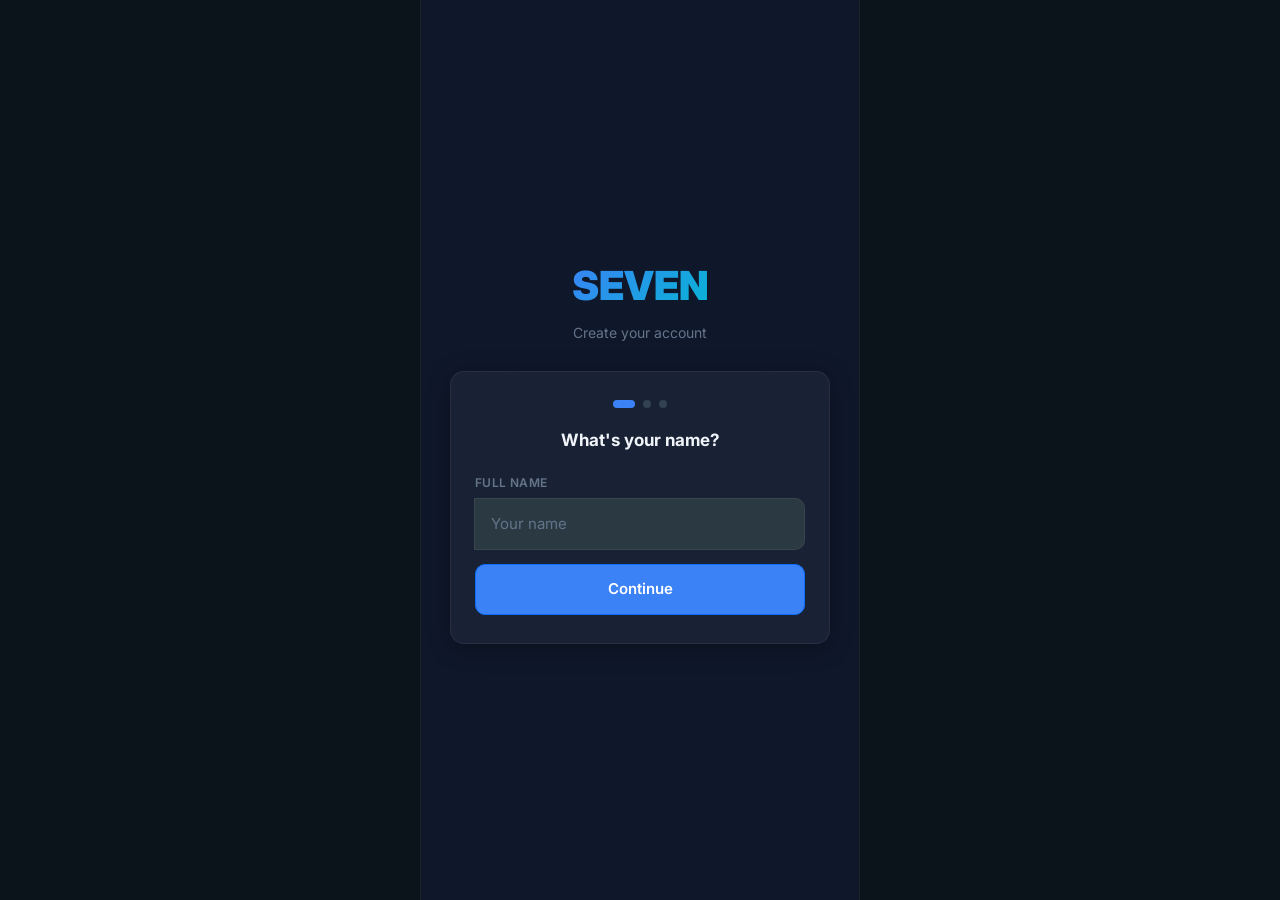
==== chat.html @ 1926031a "Download progress, 3-way search (users/chats/messages), README with deploy instructions - Image view" ====
<!DOCTYPE html>
<html lang="en">
<head>
<meta charset="UTF-8">
<meta name="viewport" content="width=device-width,initial-scale=1.0,maximum-scale=1.0,user-scalable=no">
<meta name="theme-color" content="#0B141A">
<meta name="apple-mobile-web-app-capable" content="yes">
<meta name="apple-mobile-web-app-status-bar-style" content="black-translucent">
<link rel="manifest" href="manifest.json">
<link rel="apple-touch-icon" href="data:image/svg+xml,%3Csvg xmlns='http://www.w3.org/2000/svg' viewBox='0 0 192 192'%3E%3Crect width='192' height='192' rx='36' fill='%2300A884'/%3E%3Ctext x='96' y='130' font-size='130' font-weight='900' text-anchor='middle' fill='%23FFFFFF' font-family='sans-serif'%3ES%3C/text%3E%3C/svg%3E" sizes="192x192">
<title>SEVEN - Chat</title>
<link rel="preconnect" href="https://fonts.googleapis.com">
<link rel="preconnect" href="https://fonts.gstatic.com" crossorigin>
<link href="https://fonts.googleapis.com/css2?family=Inter:wght@300;400;500;600;700;800;900&family=Poppins:wght@400;500;600;700;800&family=Roboto:wght@300;400;500;700&display=swap" rel="stylesheet">
<link rel="stylesheet" href="https://cdnjs.cloudflare.com/ajax/libs/bootstrap/5.3.3/css/bootstrap.min.css">
<link rel="stylesheet" href="https://cdnjs.cloudflare.com/ajax/libs/font-awesome/6.5.2/css/all.min.css">
<link rel="stylesheet" href="https://cdnjs.cloudflare.com/ajax/libs/animate.css/4.1.1/animate.min.css">
<link rel="stylesheet" href="https://fonts.googleapis.com/css2?family=Material+Symbols+Outlined:opsz,wght,FILL,GRAD@20..48,100..700,0..1,-50..200">
<link rel="stylesheet" href="css/style.css">
<link rel="stylesheet" href="css/mobile.css">
<link rel="stylesheet" href="css/dark.css">
<script src="https://www.gstatic.com/firebasejs/8.10.1/firebase-app.js"></script>
<script src="https://www.gstatic.com/firebasejs/8.10.1/firebase-database.js"></script>
<script src="https://www.gstatic.com/firebasejs/8.10.1/firebase-auth.js"></script>
</head>
<body>
<div class="topbar">
  <button class="topbar-btn" onclick="goTo('home.html')"><i class="fa-solid fa-arrow-left"></i></button>
  <img id="chatAvatar" src="" class="topbar-btn" style="border-radius:50%;width:34px;height:34px;object-fit:cover;display:none" alt="">
  <div id="chatAvatarPl" class="avatar avatar-sm avatar-placeholder" style="width:34px;height:34px;font-size:14px;display:none">?</div>
  <div class="topbar-center">
    <div class="topbar-title" id="chatName">Loading...</div>
    <div class="topbar-sub" id="chatStatus">...</div>
  </div>
  <button class="topbar-btn" onclick="showInfo()"><i class="fa-solid fa-ellipsis-vertical"></i></button>
</div>

<div class="reply-bar" id="replyBar">
  <div class="reply-bar-info"><div class="reply-bar-name" id="replyName">Replying</div><div class="reply-bar-text" id="replyText"></div></div>
  <button class="reply-bar-cancel" onclick="cancelReply()"><i class="fa-solid fa-xmark"></i></button>
</div>

<div class="msg-container" id="msgContainer">
  <div id="msgList"></div>
  <div id="typingInd" class="typing-ind" style="display:none"><span></span><span></span><span></span><span style="font-size:11px;color:var(--text3);margin-left:6px">typing...</span></div>
</div>

<div class="chat-input-wrap">
  <div class="chat-input-field">
    <textarea class="chat-input-text" id="chatInput" placeholder="Message..." rows="1" oninput="autoResize(this);setTyping(CId,this.value.length>0)" onkeydown="handleKey(event)"></textarea>
    <div class="chat-input-actions"><button class="chat-action-btn" onclick="document.getElementById('imgInput').click()"><i class="fa-solid fa-camera"></i></button></div>
  </div>
  <button class="chat-send" id="sendBtn" onclick="sendMsg()" disabled><i class="fa-solid fa-paper-plane"></i></button>
</div>
<input type="file" id="imgInput" accept="image/*" style="display:none" onchange="handleImage(event)">

<div class="img-viewer" id="imgViewer">
  <button class="img-viewer-close" onclick="closeViewer()"><i class="fa-solid fa-xmark"></i></button>
  <div id="viewerProgress" class="img-viewer-progress" style="display:none">
    <div class="upload-progress" style="width:200px;margin:0 auto"><div class="upload-progress-bar" style="width:0%"></div></div>
    <div class="viewer-progress-text" style="color:#fff;font-size:14px;margin-top:8px;text-align:center">0%</div>
  </div>
  <img id="viewerImg" src="" alt="" style="display:none">
  <button class="img-viewer-dl" onclick="dlImg()"><i class="fa-solid fa-download"></i> Download</button>
</div>

<div class="modal-overlay" id="infoModal">
  <div class="modal" style="text-align:center">
    <img id="infoImg" src="" class="avatar avatar-xl" style="display:none;margin:0 auto" alt="">
    <div id="infoPl" class="avatar avatar-xl avatar-placeholder" style="margin:0 auto;font-size:32px">?</div>
    <div class="modal-title" id="infoName" style="margin-top:10px">User</div>
    <div style="color:var(--text3);font-size:14px;margin-bottom:16px" id="infoStatus">Offline</div>
    <button class="btn btn-danger btn-full" onclick="delChat()">Delete Chat</button>
    <button class="btn btn-ghost btn-full" onclick="closeModal('infoModal')" style="margin-top:8px">Close</button>
  </div>
</div>

<!-- FORWARD MODAL -->
<div class="modal-overlay" id="fwdModal">
  <div class="modal"><div class="modal-title">Forward to</div>
    <div class="search-field" style="margin-bottom:10px"><i class="fa-solid fa-magnifying-glass" style="font-size:14px;color:var(--text3)"></i><input type="text" id="fwdSearch" placeholder="Search chats..." oninput="searchFwd(this.value)"></div>
    <div id="fwdResults" style="max-height:300px;overflow-y:auto"></div>
    <button class="btn btn-ghost btn-full" onclick="closeModal('fwdModal')" style="margin-top:8px">Cancel</button>
  </div>
</div>

<script src="js/firebase.js"></script>
<script src="js/app.js"></script>
<script src="js/auth.js"></script>
<script src="js/chat.js"></script>
<script>
function escapeHtml(t){const d=document.createElement('div');d.textContent=t;return d.innerHTML}
let CId=null,PId=null,PD=null,reply=null,editing=null;

document.addEventListener('DOMContentLoaded',()=>{
  if(!isLoggedIn()){goTo('login.html');return}
  initPresence();
  const p=new URLSearchParams(window.location.search);
  CId=p.get('id');PId=p.get('partner');
  if(!CId||!PId){toast('Invalid chat','error');goTo('home.html');return}
  // Animations
  if(localStorage.getItem('anim')==='off')document.body.classList.add('no-anim');
  loadPartner();
  msgUnsub=listenMessages(CId,ms=>{renderMsgs(ms);markSeen(CId)});
  listenTyping(CId,()=>{const i=document.getElementById('typingInd');i.style.display='flex';setTimeout(()=>i.style.display='none',3000)});
});

async function loadPartner(){
  const u=await getUserById(PId);
  if(!u){document.getElementById('chatName').textContent='Unknown';return}
  PD=u;document.getElementById('chatName').textContent=u.name;
  const img=document.getElementById('chatAvatar'),pl=document.getElementById('chatAvatarPl');
  if(u.profileImage){img.src=u.profileImage;img.style.display='block';pl.style.display='none'}else{img.style.display='none';pl.style.display='flex';pl.textContent=u.name[0]}
  REFS.presence.child(PId).on('value',s=>{const st=document.getElementById('chatStatus');const d=s.val();if(d&&d.online){st.textContent='Online';st.className='topbar-sub online'}else{st.textContent='Offline';st.className='topbar-sub'}});
}

function renderMsgs(msgs){
  const c=document.getElementById('msgList');const my=uid();c.innerHTML='';
  let lastDate='';
  msgs.forEach(m=>{
    // Date separator
    const d=new Date(m.timestamp).toDateString();
    if(d!==lastDate){lastDate=d;const sep=document.createElement('div');sep.className='date-sep';sep.innerHTML='<span>'+new Date(m.timestamp).toLocaleDateString([],{day:'numeric',month:'short',year:'numeric'})+'</span>';c.appendChild(sep)}
    const mine=m.senderId===my;
    const wrap=document.createElement('div');
    wrap.className='msg-wrap '+(mine?'sent':'rcvd');
    wrap.dataset.id=m.id;

    // Swipe reply indicator
    const swi=document.createElement('div');swi.className='swipe-indicator';swi.innerHTML='<i class="fa-solid fa-reply"></i>';wrap.appendChild(swi);

    const msg=document.createElement('div');
    msg.className='msg '+(mine?'sent':'rcvd');
    if(m.pinned)msg.innerHTML+='<div class="msg-pin"><i class="fa-solid fa-thumbtack"></i></div>';

    let html='';
    // Reply quote
    if(m.replyTo)html+=`<div style="font-size:11px;color:${mine?'rgba(255,255,255,.5)':'var(--primary)'};margin-bottom:3px;border-left:2px solid ${mine?'rgba(255,255,255,.3)':'var(--primary)'};padding-left:7px">${escapeHtml(m.replyTo.text||'')}</div>`;
    // Image
    if(m.type==='image'&&m.imageUrl&&!m.deleted)html+=`<img src="${m.imageUrl}" class="msg-img" alt="Image">`;
    // Deleted
    if(m.deleted){html+=`<div class="msg-deleted">${m.deleted==='everyone'?'This message was deleted':'You deleted this message'}</div>`}
    // Text
    else if(m.text){
      if(m.starred)html+=`<span class="msg-star"><i class="fa-solid fa-star" style="color:var(--warning);font-size:11px"></i></span>`;
      html+=`<div class="msg-text">${escapeHtml(m.text)}</div>`;
    }
    // Edited label
    if(m.edited&&!m.deleted)html+=`<span class="msg-edited">edited</span>`;
    // Meta: time + status
    html+=`<div class="msg-meta">${formatTime(m.timestamp)}${mine?`<span class="msg-status ${m.seen?'seen':m.delivered?'delivered':''}">${m.seen?'<i class="fa-solid fa-check-double"></i>':m.delivered?'<i class="fa-solid fa-check-double"></i>':'<i class="fa-solid fa-check"></i>'}</span>`:''}</div>`;
    msg.innerHTML=html;
    // Attach image click
    const imgEl=msg.querySelector('.msg-img');
    if(imgEl)imgEl.onclick=(e)=>{e.stopPropagation();openViewer(imgEl.src)};
    wrap.appendChild(msg);

    // Swipe to reply (touch)
    let sx=0,swiping=false;
    wrap.addEventListener('touchstart',e=>{sx=e.touches[0].clientX});
    wrap.addEventListener('touchmove',e=>{
      const dx=e.touches[0].clientX-sx;
      if(dx>30&&dx<120&&!swiping){swiping=true;wrap.classList.add('swiping');navigator.vibrate&&navigator.vibrate(10)}
      if(dx<30)swiping=false;
    });
    wrap.addEventListener('touchend',e=>{
      if(wrap.classList.contains('swiping')){wrap.classList.remove('swiping');replyTo(m.text,m.id);}
      swiping=false;
    });

    // Long press
    let lt;wrap.addEventListener('mousedown',()=>{lt=setTimeout(()=>showMenu(m),400)});wrap.addEventListener('mouseup',()=>clearTimeout(lt));wrap.addEventListener('mouseleave',()=>clearTimeout(lt));wrap.addEventListener('touchstart',()=>{lt=setTimeout(()=>showMenu(m),400)});wrap.addEventListener('touchend',()=>clearTimeout(lt));

    c.appendChild(wrap);
  });
  document.getElementById('msgContainer').scrollTop=document.getElementById('msgContainer').scrollHeight;
}

let _ctxMsg=null;
function showMenu(m){
  _ctxMsg=m;
  const my=uid();const mine=m.senderId===my;
  const ov=document.createElement('div');ov.style.cssText='position:fixed;top:0;left:0;right:0;bottom:0;z-index:199;background:rgba(0,0,0,.3)';ov.onclick=()=>{menu.remove();ov.remove()};
  const menu=document.createElement('div');menu.style.cssText='position:fixed;bottom:0;left:0;right:0;background:var(--bg2);border-radius:14px 14px 0 0;z-index:200;padding:14px;box-shadow:0 -4px 24px rgba(0,0,0,.4);animation:fadeIn .2s ease;border-top:1px solid var(--glass-border)';
  const t=_ctxMsg.text||'';
  let btns='';
  btns+=`<button class="btn btn-ghost btn-full" style="justify-content:flex-start;padding:12px 16px" onclick="closeMenu();ctxReply()"><i class="fa-solid fa-reply"></i> Reply</button>`;
  btns+=`<button class="btn btn-ghost btn-full" style="justify-content:flex-start;padding:12px 16px" onclick="closeMenu();ctxCopy()"><i class="fa-regular fa-copy"></i> Copy</button>`;
  if(!_ctxMsg.deleted){
    btns+=`<button class="btn btn-ghost btn-full" style="justify-content:flex-start;padding:12px 16px" onclick="closeMenu();ctxForward()"><i class="fa-solid fa-forward"></i> Forward</button>`;
    if(mine){
      btns+=`<button class="btn btn-ghost btn-full" style="justify-content:flex-start;padding:12px 16px" onclick="closeMenu();ctxEdit()"><i class="fa-solid fa-pen"></i> Edit</button>`;
      btns+=`<button class="btn btn-ghost btn-full" style="justify-content:flex-start;padding:12px 16px" onclick="closeMenu();ctxPin()"><i class="fa-solid fa-thumbtack"></i> ${_ctxMsg.pinned?'Unpin':'Pin'}</button>`;
    }
    btns+=`<button class="btn btn-ghost btn-full" style="justify-content:flex-start;padding:12px 16px" onclick="closeMenu();ctxStar()"><i class="fa-regular fa-star"></i> ${_ctxMsg.starred?'Unstar':'Star'}</button>`;
  }
  if(mine){
    if(!_ctxMsg.deleted)btns+=`<button class="btn btn-ghost btn-full" style="justify-content:flex-start;padding:12px 16px;color:var(--danger)" onclick="closeMenu();ctxDelMe()"><i class="fa-solid fa-trash-can"></i> Delete for me</button>`;
    btns+=`<button class="btn btn-ghost btn-full" style="justify-content:flex-start;padding:12px 16px;color:var(--danger)" onclick="closeMenu();ctxDelAll()"><i class="fa-solid fa-trash-can"></i> Delete for everyone</button>`;
  }
  menu.innerHTML=btns;document.body.appendChild(ov);document.body.appendChild(menu);
  window.closeMenu=()=>{menu.remove();ov.remove()};
}
function ctxReply(){replyTo(_ctxMsg.text,_ctxMsg.id)}
function ctxCopy(){navigator.clipboard.writeText(_ctxMsg.text||'').then(()=>toast('Copied','success')).catch(()=>{})}
function ctxForward(){
  if(_ctxMsg.type==='image'&&_ctxMsg.imageUrl)window._fwd={text:'',imgUrl:_ctxMsg.imageUrl,type:'image'};
  else window._fwd={text:_ctxMsg.text||'',imgUrl:'',type:'text'};
  document.getElementById('fwdModal').classList.add('active');document.getElementById('fwdResults').innerHTML='';
  getMyChats(chats=>showFwdResults(chats));
}
function ctxEdit(){editMsg(_ctxMsg.id,_ctxMsg.text)}
async function ctxPin(){const v=!_ctxMsg.pinned;await REFS.messages.child(CId).child(_ctxMsg.id).child('pinned').set(v);_ctxMsg.pinned=v;toast(v?'Pinned':'Unpinned','success')}
async function ctxStar(){const v=!_ctxMsg.starred;await REFS.messages.child(CId).child(_ctxMsg.id).child('starred').set(v);_ctxMsg.starred=v;toast(v?'Starred':'Unstarred','success')}
async function ctxDelMe(){if(!confirm('Delete for you?'))return;await REFS.messages.child(CId).child(_ctxMsg.id).child('deleted').set('me')}
async function ctxDelAll(){if(!confirm('Delete for everyone?'))return;await REFS.messages.child(CId).child(_ctxMsg.id).update({deleted:'everyone',text:'',imageUrl:null})}
function replyTo(text,id){reply={text,id};document.getElementById('replyBar').classList.add('show');document.getElementById('replyName').textContent='Replying';document.getElementById('replyText').innerHTML=text||'<i class="fa-solid fa-camera"></i> Image';document.getElementById('chatInput').focus()}
function cancelReply(){reply=null;editing=null;document.getElementById('replyBar').classList.remove('show');document.getElementById('replyName').textContent='Replying'}
function editMsg(id,t){
  editing={id,text:t};
  document.getElementById('replyBar').classList.add('show');
  document.getElementById('replyName').textContent='Editing';
  document.getElementById('replyText').textContent=t;
  document.getElementById('chatInput').value=t;document.getElementById('chatInput').focus();autoResize(document.getElementById('chatInput'));
  document.getElementById('sendBtn').disabled=false;
}
function showFwdResults(chats){
  const c=document.getElementById('fwdResults');c.innerHTML='';
  chats.forEach(ch=>{
    const d=document.createElement('div');d.className='forward-user';
    d.innerHTML=`${ch.img?`<img class="avatar avatar-sm" src="${ch.img}">`:`<div class="avatar avatar-sm avatar-placeholder" style="font-size:13px">${ch.name[0]}</div>`}<div style="font-weight:500">${escapeHtml(ch.name)}</div>`;
    d.onclick=async()=>{
      closeModal('fwdModal');
      const fwd=window._fwd;
      if(fwd.type==='image'&&fwd.imgUrl)await sendMessage(ch.id,'','image',fwd.imgUrl);
      else if(fwd.text)await sendMessage(ch.id,'↪ Forwarded: '+fwd.text,'text');
      toast('Forwarded','success');
    };
    c.appendChild(d);
  });
}
function searchFwd(q){
  document.querySelectorAll('.forward-user').forEach(el=>{
    el.style.display=el.textContent.toLowerCase().includes(q.toLowerCase())?'flex':'none';
  });
}

async function sendMsg(){
  const i=document.getElementById('chatInput');const t=i.value.trim();if(!t)return;
  if(editing){
    await REFS.messages.child(CId).child(editing.id).update({text:t,edited:true});
    editing=null;cancelReply();
  }else{
    await sendMessage(CId,t,'text','',reply);
    reply=null;cancelReply();
  }
  i.value='';autoResize(i);setTyping(CId,false);document.getElementById('sendBtn').disabled=true;
}
function handleKey(e){if(e.key==='Enter'&&!e.shiftKey){e.preventDefault();sendMsg()};document.getElementById('sendBtn').disabled=!e.target.value.trim()}
function autoResize(el){el.style.height='auto';el.style.height=Math.min(el.scrollHeight,110)+'px'}

async function handleImage(ev){
  const f=ev.target.files[0];if(!f||f.size>5*1024*1024){toast('Image too large','error');return}
  const wrap=document.querySelector('.chat-input-wrap');
  const prog=document.createElement('div');prog.className='upload-progress';prog.style.cssText='margin:4px 10px 2px';
  const bar=document.createElement('div');bar.className='upload-progress-bar';bar.style.width='0%';
  prog.appendChild(bar);wrap.parentNode.insertBefore(prog,wrap.nextSibling);
  const url=await uploadChatImage(CId,f,(loaded,total)=>{
    const pct=Math.min(100,Math.round(loaded/total*100));
    bar.style.width=pct+'%';
  });
  if(url){bar.classList.add('done');setTimeout(()=>prog.remove(),600);await sendMessage(CId,'','image',url,reply);reply=null;cancelReply()}
  else{prog.remove();toast('Upload failed','error')}
  ev.target.value='';
}
function openViewer(url){
  const img=document.getElementById('viewerImg');
  document.getElementById('imgViewer').classList.add('active');
  img.style.display='none';img.style.transform='scale(1)';img.style.transition='none';
  const pg=document.getElementById('viewerProgress');
  const bar=pg.querySelector('.upload-progress-bar');
  pg.style.display='flex';bar.style.width='0%';pg.querySelector('.viewer-progress-text').textContent='0%';
  const xhr=new XMLHttpRequest();
  xhr.open('GET',url);
  xhr.responseType='blob';
  xhr.onprogress=e=>{if(e.lengthComputable){const p=Math.min(100,Math.round(e.loaded/e.total*100));bar.style.width=p+'%';pg.querySelector('.viewer-progress-text').textContent=p+'%'}};
  xhr.onload=()=>{if(xhr.status===200){img.src=URL.createObjectURL(xhr.response);img.style.display='block';pg.style.display='none';window._viewerBlob=xhr.response}};
  xhr.onerror=()=>{pg.style.display='none';img.style.display='block';img.src=url};
  xhr.send();
}
function closeViewer(){
  document.getElementById('imgViewer').classList.remove('active');
  if(window._viewerBlob){URL.revokeObjectURL(document.getElementById('viewerImg').src);window._viewerBlob=null}
}
function dlImg(){
  const img=document.getElementById('viewerImg');
  const a=document.createElement('a');
  a.href=window._viewerBlob?URL.createObjectURL(window._viewerBlob):img.src;
  a.download='seven_image_'+Date.now();
  a.click();
}

// Pinch zoom + swipe to close on image viewer
document.getElementById('imgViewer').addEventListener('touchstart',function(e){
  if(e.touches.length===2){
    this._pinchDist=Math.hypot(e.touches[0].clientX-e.touches[1].clientX,e.touches[0].clientY-e.touches[1].clientY);
    this._pinchScale=1;
  }
  if(e.touches.length===1){
    this._swipeStart={x:e.touches[0].clientX,y:e.touches[0].clientY};
  }
});
document.getElementById('imgViewer').addEventListener('touchmove',function(e){
  const img=document.getElementById('viewerImg');
  if(e.touches.length===2){
    const dist=Math.hypot(e.touches[0].clientX-e.touches[1].clientX,e.touches[0].clientY-e.touches[1].clientY);
    const scale=dist/this._pinchDist;
    this._pinchScale=Math.max(0.5,Math.min(3,scale));
    img.style.transition='none';
    img.style.transform='scale('+this._pinchScale+')';
  }
  if(e.touches.length===1&&this._swipeStart){
    const dy=e.touches[0].clientY-this._swipeStart.y;
    if(dy>80){closeViewer();this._swipeStart=null}
  }
});
document.getElementById('imgViewer').addEventListener('touchend',function(e){
  this._swipeStart=null;
  if(this._pinchScale<1){closeViewer()}
});

function showInfo(){
  document.getElementById('infoModal').classList.add('active');
  const img=document.getElementById('infoImg'),pl=document.getElementById('infoPl');
  if(PD){document.getElementById('infoName').textContent=PD.name;
    if(PD.profileImage){img.src=PD.profileImage;img.style.display='block';pl.style.display='none'}else{img.style.display='none';pl.style.display='flex';pl.textContent=PD.name[0]}
    document.getElementById('infoStatus').textContent=PD.onlineStatus?'Online':'Offline';
  }
}
function closeModal(id){document.getElementById(id).classList.remove('active')}
function delChat(){if(!confirm('Delete this conversation?'))return;closeModal('infoModal');REFS.messages.child(CId).remove().then(()=>{REFS.chats.child(CId).update({lastMessage:'',lastTime:0});goTo('home.html')})}
</script>
</body>
</html>
---- css/style.css ----
*{margin:0;padding:0;box-sizing:border-box;-webkit-tap-highlight-color:transparent}
.icon{font-size:20px;width:36px;height:36px;display:inline-flex;align-items:center;justify-content:center;flex-shrink:0}
.icon-sm{font-size:14px;width:24px;height:24px}
.icon-lg{font-size:28px;width:48px;height:48px}
.icon-xl{font-size:40px;width:64px;height:64px}
:root{--bg:#0F172A;--bg2:#1E293B;--bg3:#334155;--bg4:#0B1121;--primary:#3B82F6;--primary-hover:#2563EB;--accent:#06B6D4;--success:#10B981;--danger:#EF4444;--warning:#F59E0B;--text:#F1F5F9;--text2:#94A3B8;--text3:#64748B;--msg-sent:#005C4B;--msg-rcvd:#1F2C33;--glass:rgba(30,41,59,0.7);--glass-border:rgba(255,255,255,0.06);--radius:14px;--radius-sm:10px;--radius-xs:6px;--shadow:0 4px 24px rgba(0,0,0,0.3);--transition:0.25s ease;--font:'Inter','Poppins','Roboto','Segoe UI',system-ui,-apple-system,sans-serif;--wa-green:#00A884;--wa-bg:#0B141A;--wa-input:#2A3942;--wa-msg-sent:#005C4B;--wa-msg-rcvd:#1F2C33}
html,body{height:100%;font-family:var(--font);background:var(--wa-bg);color:var(--text);overflow:hidden;-webkit-font-smoothing:antialiased}
a{color:var(--primary);text-decoration:none}
button{cursor:pointer;border:none;outline:none;font-family:inherit;font-size:inherit;background:none;color:inherit}
input,textarea{font-family:inherit;font-size:inherit;outline:none;border:none;background:none;color:var(--text)}
input::placeholder,textarea::placeholder{color:var(--text3)}
img{max-width:100%;display:block}
::-webkit-scrollbar{width:3px}
::-webkit-scrollbar-track{background:transparent}
::-webkit-scrollbar-thumb{background:var(--bg3);border-radius:2px}

.glass{background:var(--glass);backdrop-filter:blur(16px);-webkit-backdrop-filter:blur(16px);border:1px solid var(--glass-border);border-radius:var(--radius)}
.btn{display:inline-flex;align-items:center;justify-content:center;gap:8px;padding:13px 24px;border-radius:var(--radius-sm);font-weight:600;font-size:15px;transition:all var(--transition)}
.btn:active{transform:scale(.97)}.btn-primary{background:var(--primary);color:#fff}.btn-success{background:var(--success);color:#fff}.btn-danger{background:var(--danger);color:#fff}.btn-ghost{background:transparent;color:var(--text2);border:1px solid var(--glass-border)}.btn-ghost:active{background:var(--bg3)}.btn-full{width:100%}.btn-sm{padding:9px 16px;font-size:13px}.btn-lg{padding:15px 32px;font-size:17px}.btn:disabled{opacity:.5;cursor:default}
.input-group{display:flex;flex-direction:column;gap:6px;margin-bottom:14px}
.input-label{font-size:12px;font-weight:600;color:var(--text3);text-transform:uppercase;letter-spacing:.4px}
.input-field{background:var(--wa-input);border:1px solid var(--glass-border);border-radius:var(--radius-sm);padding:14px 16px;color:var(--text);font-size:15px;transition:all var(--transition)}
.input-field:focus{border-color:var(--primary);box-shadow:0 0 0 3px rgba(59,130,246,.12)}

.avatar{width:46px;height:46px;border-radius:50%;object-fit:cover;background:var(--bg3);flex-shrink:0}
.avatar-sm{width:34px;height:34px}.avatar-lg{width:60px;height:60px}.avatar-xl{width:90px;height:90px}.avatar-xxl{width:110px;height:110px}
.avatar-placeholder{display:flex;align-items:center;justify-content:center;background:linear-gradient(135deg,var(--primary),var(--accent));color:#fff;font-weight:700;font-size:20px}
.badge{display:inline-flex;align-items:center;justify-content:center;min-width:20px;height:20px;padding:0 6px;border-radius:10px;background:var(--primary);color:#fff;font-size:11px;font-weight:700}
.badge-danger{background:var(--danger)}
.spinner{width:24px;height:24px;border:3px solid var(--bg3);border-top-color:var(--primary);border-radius:50%;animation:spin .7s linear infinite}
.spinner-sm{width:16px;height:16px;border-width:2px}
@keyframes spin{to{transform:rotate(360deg)}}
.skeleton{background:linear-gradient(90deg,var(--bg2) 25%,var(--bg3) 50%,var(--bg2) 75%);background-size:200% 100%;animation:shimmer 1.5s infinite;border-radius:var(--radius-xs)}
@keyframes shimmer{0%{background-position:200% 0}100%{background-position:-200% 0}}

.toast{position:fixed;bottom:80px;left:50%;transform:translateX(-50%) translateY(20px);padding:11px 20px;border-radius:var(--radius-sm);background:var(--bg2);border:1px solid var(--glass-border);color:var(--text);font-size:14px;font-weight:500;z-index:9999;opacity:0;transition:all var(--transition);pointer-events:none;backdrop-filter:blur(10px);white-space:nowrap}
.toast.show{opacity:1;transform:translateX(-50%) translateY(0)}
.toast.error{background:var(--danger);color:#fff}.toast.success{background:var(--success);color:#fff}

.modal-overlay{position:fixed;top:0;left:0;right:0;bottom:0;background:rgba(0,0,0,.55);backdrop-filter:blur(6px);z-index:1000;display:flex;align-items:flex-end;justify-content:center;padding:0;opacity:0;pointer-events:none;transition:opacity var(--transition)}
.modal-overlay.active{opacity:1;pointer-events:all}
.modal{background:var(--bg2);border-radius:var(--radius) var(--radius) 0 0;padding:24px 20px;width:100%;max-width:500px;border-top:1px solid var(--glass-border);transform:translateY(100%);transition:all .3s ease;max-height:85vh;overflow-y:auto}
.modal-overlay.active .modal{transform:translateY(0)}
.modal-title{font-size:19px;font-weight:700;margin-bottom:16px;text-align:center}

.page{display:none;height:100%;flex-direction:column}
.page.active{display:flex}
@keyframes fadeIn{from{opacity:0;transform:translateY(8px)}to{opacity:1;transform:translateY(0)}}
.no-anim *,:root.no-anim *{animation-duration:0s!important;transition-duration:0s!important}
.no-anim .animate__animated{animation-duration:0s!important}

.topbar{display:flex;align-items:center;padding:10px 14px;background:var(--wa-bg);border-bottom:1px solid var(--glass-border);gap:10px;min-height:54px;z-index:10;flex-shrink:0}
.topbar-brand{font-size:21px;font-weight:800;background:linear-gradient(135deg,var(--primary),var(--accent));-webkit-background-clip:text;-webkit-text-fill-color:transparent;background-clip:text}
.topbar-center{flex:1;text-align:center}
.topbar-title{font-size:16px;font-weight:600}
.topbar-sub{font-size:11px;color:var(--text3);margin-top:1px}
.topbar-sub.online{color:var(--success)}
.topbar-btn{width:36px;height:36px;border-radius:50%;display:flex;align-items:center;justify-content:center;font-size:18px;transition:background var(--transition);flex-shrink:0;color:var(--text2)}
.topbar-btn:active{background:var(--bg3)}

.chat-list{flex:1;overflow-y:auto;padding:2px 6px}
.chat-item{display:flex;align-items:center;gap:11px;padding:10px 10px;cursor:pointer;transition:background var(--transition);position:relative}
.chat-item:active{background:var(--bg2)}
.chat-item.pinned{border-left:3px solid var(--primary)}
.chat-item-info{flex:1;min-width:0}
.chat-item-name{font-size:15px;font-weight:500}
.chat-item-preview{font-size:13px;color:var(--text2);white-space:nowrap;overflow:hidden;text-overflow:ellipsis;margin-top:2px}
.chat-item-right{display:flex;flex-direction:column;align-items:flex-end;gap:4px;flex-shrink:0}
.chat-item-time{font-size:11px;color:var(--text3)}
.chat-item .online-dot{width:10px;height:10px;border-radius:50%;background:var(--success);position:absolute;bottom:8px;left:12px;border:2px solid var(--wa-bg)}
.chat-item-unread{min-width:18px;height:18px;border-radius:9px;background:var(--primary);color:#fff;font-size:10px;font-weight:700;display:flex;align-items:center;justify-content:center;padding:0 5px}
.chat-item .avatar-wrap{position:relative;flex-shrink:0}
.chat-pin-icon{position:absolute;top:-2px;left:-2px;font-size:10px;color:var(--primary);z-index:2}
.unread-badge-sm{position:absolute;top:-2px;right:-2px;min-width:16px;height:16px;border-radius:8px;background:#EF4444;color:#fff;font-size:9px;font-weight:700;display:flex;align-items:center;justify-content:center;padding:0 3px}
.archive-toggle{display:flex;align-items:center;gap:8px;padding:10px 14px;cursor:pointer;transition:background var(--transition);font-size:14px;color:var(--text2);margin:2px 6px;border-radius:var(--radius-sm)}
.archive-toggle:active{background:var(--bg2)}
.archive-toggle span{font-weight:600;color:var(--text)}
/* Archived section */
.chat-archived{background:var(--bg2);border-radius:var(--radius-xs);margin:4px 6px;padding:10px 14px;display:flex;align-items:center;gap:10px;cursor:pointer}
.chat-archived:active{background:var(--bg3)}

/* ===== WHATSAPP STYLE MESSAGES ===== */
.msg-container{flex:1;overflow-y:auto;padding:8px 6px;display:flex;flex-direction:column;gap:2px;background:var(--wa-bg);background-image:url('data:image/svg+xml,<svg xmlns="http://www.w3.org/2000/svg" width="40" height="40" viewBox="0 0 40 40"><circle cx="2" cy="2" r="1" fill="%23ffffff" opacity="0.02"/></svg>')}
.msg-wrap{display:flex;flex-direction:column;max-width:85%;position:relative;animation:msgSlide .2s ease}
.msg-wrap.end{max-width:85%}
.msg-wrap.sent{align-self:flex-end;align-items:flex-end}
.msg-wrap.rcvd{align-self:flex-start;align-items:flex-start}
@keyframes msgSlide{from{opacity:0;transform:translateY(8px)}to{opacity:1;transform:translateY(0)}}
.msg{position:relative;padding:7px 9px 6px;font-size:14px;line-height:1.4;word-wrap:break-word}
.msg.sent{background:var(--wa-msg-sent);color:#fff;border-radius:8px 0 8px 8px;border-top-right-radius:0}
.msg.rcvd{background:var(--wa-msg-rcvd);color:var(--text);border-radius:0 8px 8px 8px;border-top-left-radius:0}
.msg-tail{position:absolute;top:0;width:8px;height:8px}
.msg.sent .msg-tail{right:-8px;border-left:8px solid var(--wa-msg-sent);border-bottom:8px solid transparent}
.msg.rcvd .msg-tail{left:-8px;border-right:8px solid var(--wa-msg-rcvd);border-bottom:8px solid transparent}
.msg-text{display:inline;white-space:pre-wrap;word-break:break-word}
.msg-img{border-radius:6px;max-width:240px;cursor:pointer;margin:1px 0 3px;display:block}
.msg-meta{display:inline-flex;align-items:center;gap:3px;font-size:10px;color:rgba(255,255,255,.6);line-height:1;vertical-align:bottom;white-space:nowrap;margin-left:4px}
.msg.rcvd .msg-meta{color:var(--text3)}
.msg-status{font-size:10px;margin-right:2px;vertical-align:bottom}
.msg-status.delivered{color:var(--text3)}
.msg-status.seen{color:#53BDEB}
.msg-edited{font-size:10px;color:rgba(255,255,255,.45);margin-right:2px;font-style:italic}
.msg.rcvd .msg-edited{color:var(--text3)}
.msg-pin{position:absolute;top:-4px;right:-4px;font-size:10px;background:var(--primary);border-radius:50%;width:16px;height:16px;display:flex;align-items:center;justify-content:center;color:#fff;border:1px solid var(--wa-bg)}
.msg-star{color:var(--warning);font-size:11px;margin-right:2px}
.msg-deleted{font-style:italic;opacity:.5}
.msg-highlight{animation:highlight .5s ease}
@keyframes highlight{0%,100%{background:transparent}50%{background:rgba(59,130,246,.15)}}

/* ===== SWIPE REPLY ===== */
.msg-wrap{transition:transform .2s ease}
.msg-wrap.swiping{transform:translateX(50px)}
.msg-wrap .swipe-indicator{position:absolute;top:50%;left:-30px;transform:translateY(-50%);font-size:16px;color:var(--primary);opacity:0;transition:opacity .2s ease;pointer-events:none}
.msg-wrap.swiping .swipe-indicator{opacity:1}

/* ===== TYPING ===== */
.typing-ind{display:flex;gap:3px;padding:12px 16px;align-items:center}
.typing-ind span{width:6px;height:6px;border-radius:50%;background:var(--text3);animation:typing 1.4s infinite}
.typing-ind span:nth-child(2){animation-delay:.2s}.typing-ind span:nth-child(3){animation-delay:.4s}
@keyframes typing{0%,60%,100%{opacity:.3;transform:translateY(0)}30%{opacity:1;transform:translateY(-4px)}}

.chat-input-wrap{display:flex;align-items:flex-end;gap:6px;padding:8px 10px;background:var(--wa-bg);border-top:1px solid var(--glass-border);flex-shrink:0}
.chat-input-field{flex:1;background:var(--wa-input);border-radius:24px;padding:4px 4px 4px 14px;display:flex;align-items:flex-end;border:1px solid transparent;transition:border var(--transition)}
.chat-input-field:focus-within{border-color:var(--primary)}
.chat-input-text{flex:1;padding:9px 0;max-height:110px;resize:none;font-size:15px;line-height:1.4;background:transparent;color:var(--text);border:none;outline:none}
.chat-input-text::placeholder{color:var(--text3)}
.chat-input-actions{display:flex;gap:1px;flex-shrink:0;padding:4px}
.chat-action-btn{width:34px;height:34px;border-radius:50%;display:flex;align-items:center;justify-content:center;color:var(--text2);font-size:18px;transition:all var(--transition)}
.chat-action-btn:active{background:var(--bg3)}
.chat-send{width:38px;height:38px;border-radius:50%;background:var(--primary);color:#fff;display:flex;align-items:center;justify-content:center;font-size:17px;transition:all var(--transition);flex-shrink:0}
.chat-send:active{transform:scale(.92)}
.chat-send:disabled{opacity:.4}

.bottom-tabs{display:flex;background:var(--wa-bg);border-top:1px solid var(--glass-border);flex-shrink:0;padding:2px 0;padding-bottom:max(2px,env(safe-area-inset-bottom))}
.bottom-tab{flex:1;display:flex;flex-direction:column;align-items:center;justify-content:center;padding:5px 0 3px;color:var(--text3);font-size:10px;font-weight:500;transition:color var(--transition);gap:1px;border:none;background:transparent;cursor:pointer}
.bottom-tab.active{color:var(--primary)}
.bottom-tab-icon{font-size:20px;line-height:1}
.tab-content{display:none;flex:1;flex-direction:column;overflow:hidden}
.tab-content.active{display:flex}

.search-bar{padding:8px 14px;flex-shrink:0}
.search-field{display:flex;align-items:center;gap:8px;background:var(--wa-input);border:1px solid var(--glass-border);border-radius:22px;padding:0 14px;transition:border var(--transition)}
.search-field:focus-within{border-color:var(--primary)}
.search-field input{flex:1;padding:10px 0;font-size:15px;background:transparent;color:var(--text);border:none;outline:none}
.search-results{flex:1;overflow-y:auto;padding:4px 8px}
.search-filter{padding:5px 12px;border-radius:14px;font-size:12px;font-weight:600;background:var(--bg3);color:var(--text2);border:none;cursor:pointer;transition:all var(--transition)}
.search-filter.active{background:var(--primary);color:#fff}
.search-filter:active{transform:scale(.95)}

.user-row{display:flex;align-items:center;gap:12px;padding:10px 12px;border-radius:var(--radius-sm);cursor:pointer;transition:background var(--transition)}
.user-row:active{background:var(--bg3)}
.user-row-info{flex:1;min-width:0}
.user-row-name{font-size:15px;font-weight:500}
.user-row-sub{font-size:12px;color:var(--text3);margin-top:2px}
.user-row-sub.online{color:var(--success)}

.empty{flex:1;display:flex;flex-direction:column;align-items:center;justify-content:center;padding:40px;text-align:center}
.empty-icon{font-size:56px;margin-bottom:12px;opacity:.25}
.empty-title{font-size:17px;font-weight:600;margin-bottom:6px}
.empty-desc{font-size:14px;color:var(--text3);max-width:260px}

.fab{position:fixed;bottom:70px;right:16px;width:52px;height:52px;border-radius:50%;background:var(--primary);color:#fff;display:flex;align-items:center;justify-content:center;font-size:22px;box-shadow:0 4px 16px rgba(59,130,246,.35);cursor:pointer;transition:all var(--transition);z-index:50}
.fab:active{transform:scale(.9)}

.profile-tab{padding:16px;overflow-y:auto;flex:1}
.profile-card{display:flex;flex-direction:column;align-items:center;padding:24px 16px;text-align:center}
.profile-name{font-size:22px;font-weight:700;margin-top:10px}
.profile-username{font-size:13px;color:var(--text3);margin-top:3px}
.profile-stats{display:flex;gap:28px;padding:16px 0;justify-content:center;border-top:1px solid var(--glass-border);border-bottom:1px solid var(--glass-border);margin:12px 0}
.profile-stat{text-align:center}
.profile-stat-num{font-size:19px;font-weight:700;color:var(--primary)}
.profile-stat-label{font-size:12px;color:var(--text3);margin-top:1px}
.profile-bio{font-size:14px;color:var(--text2);text-align:center;line-height:1.5;margin-top:8px}
.profile-actions{display:flex;flex-direction:column;gap:8px;margin-top:16px}

.settings-tab{overflow-y:auto;flex:1;padding:8px 0}
.settings-group{margin-bottom:4px}
.settings-group-title{font-size:12px;font-weight:600;color:var(--text3);text-transform:uppercase;letter-spacing:.4px;padding:14px 16px 6px}
.settings-row{display:flex;align-items:center;justify-content:space-between;padding:12px 16px;transition:background var(--transition);cursor:pointer}
.settings-row:active{background:var(--bg2)}
.settings-row-left{display:flex;align-items:center;gap:11px}
.settings-row-icon{width:36px;height:36px;border-radius:var(--radius-sm);display:flex;align-items:center;justify-content:center;font-size:17px}
.settings-row-icon.blue{background:rgba(59,130,246,.12);color:var(--primary)}
.settings-row-icon.green{background:rgba(16,185,129,.12);color:var(--success)}
.settings-row-icon.red{background:rgba(239,68,68,.12);color:var(--danger)}
.settings-row-icon.cyan{background:rgba(6,182,212,.12);color:var(--accent)}
.settings-row-icon.yellow{background:rgba(245,158,11,.12);color:var(--warning)}
.settings-row-label{font-size:14px;font-weight:500}
.settings-row-desc{font-size:12px;color:var(--text3);margin-top:1px}
.toggle{width:44px;height:24px;background:var(--bg3);border-radius:12px;position:relative;cursor:pointer;transition:background var(--transition);flex-shrink:0}
.toggle.active{background:var(--primary)}
.toggle-knob{width:20px;height:20px;border-radius:50%;background:#fff;position:absolute;top:2px;left:2px;transition:all var(--transition);box-shadow:0 1px 3px rgba(0,0,0,.2)}
.toggle.active .toggle-knob{left:22px}

.auth-page{display:flex;flex-direction:column;align-items:center;justify-content:center;min-height:100vh;padding:20px;background:var(--bg)}
.auth-brand{font-size:40px;font-weight:900;background:linear-gradient(135deg,var(--primary),var(--accent));-webkit-background-clip:text;-webkit-text-fill-color:transparent;background-clip:text;margin-bottom:6px}
.auth-sub{color:var(--text3);font-size:14px;margin-bottom:28px}
.auth-card{width:100%;max-width:380px;padding:28px 24px;background:var(--glass);backdrop-filter:blur(40px);border:1px solid var(--glass-border);border-radius:var(--radius);box-shadow:var(--shadow)}
.auth-step{display:none}.auth-step.active{display:block;animation:fadeIn .3s ease}
.auth-step-title{font-size:17px;font-weight:700;margin-bottom:20px;text-align:center}
.auth-dots{display:flex;gap:8px;justify-content:center;margin-bottom:20px}
.auth-dot{width:8px;height:8px;border-radius:50%;background:var(--bg3);transition:all var(--transition)}
.auth-dot.active{background:var(--primary);width:22px;border-radius:4px}.auth-dot.done{background:var(--success)}
.upload-wrap{width:110px;height:110px;border-radius:50%;margin:0 auto 14px;background:var(--bg2);border:2px dashed var(--glass-border);display:flex;align-items:center;justify-content:center;cursor:pointer;overflow:hidden;transition:all var(--transition)}
.upload-wrap:hover{border-color:var(--primary);background:var(--bg3)}
.upload-wrap img{width:100%;height:100%;object-fit:cover}
.upload-placeholder{text-align:center;color:var(--text3);font-size:12px}
.upload-placeholder .icon{font-size:30px;margin-bottom:3px;display:block}

.splash{position:fixed;top:0;left:0;right:0;bottom:0;background:var(--bg);display:flex;flex-direction:column;align-items:center;justify-content:center;z-index:9999;transition:opacity .4s ease}
.splash.hidden{opacity:0;pointer-events:none}
.splash-brand{font-size:60px;font-weight:900;background:linear-gradient(135deg,var(--primary),var(--accent));-webkit-background-clip:text;-webkit-text-fill-color:transparent;background-clip:text;animation:pulse 2s infinite}
@keyframes pulse{0%,100%{transform:scale(1)}50%{transform:scale(1.04)}}
.splash-loader{margin-top:20px;width:40px;height:40px}

.img-viewer{position:fixed;top:0;left:0;right:0;bottom:0;background:rgba(0,0,0,.93);z-index:2000;display:flex;flex-direction:column;align-items:center;justify-content:center;opacity:0;pointer-events:none;transition:opacity var(--transition)}
.img-viewer.active{opacity:1;pointer-events:all}
.img-viewer img{max-width:94%;max-height:94%;object-fit:contain;border-radius:6px}
.img-viewer-close{position:absolute;top:14px;right:14px;width:40px;height:40px;border-radius:50%;background:rgba(255,255,255,.08);color:#fff;display:flex;align-items:center;justify-content:center;font-size:22px;cursor:pointer;transition:background var(--transition)}
.img-viewer-close:active{background:rgba(255,255,255,.15)}
.img-viewer-dl{position:absolute;bottom:40px;left:50%;transform:translateX(-50%);padding:10px 24px;background:rgba(255,255,255,.1);border-radius:20px;color:#fff;font-size:14px;cursor:pointer;transition:background var(--transition)}
.img-viewer-dl:active{background:rgba(255,255,255,.2)}
.img-viewer-progress{display:flex;flex-direction:column;align-items:center;justify-content:center}

.reply-bar{display:none;align-items:center;gap:8px;padding:6px 12px;background:var(--wa-input);border-top:1px solid var(--glass-border);font-size:13px;flex-shrink:0}
.reply-bar.show{display:flex}
.reply-bar-info{flex:1;min-width:0}
.reply-bar-name{font-weight:600;color:var(--primary);font-size:11px}
.reply-bar-text{color:var(--text2);white-space:nowrap;overflow:hidden;text-overflow:ellipsis;font-size:12px}
.reply-bar-cancel{width:26px;height:26px;border-radius:50%;display:flex;align-items:center;justify-content:center;color:var(--text2);cursor:pointer;flex-shrink:0;transition:all var(--transition)}
.reply-bar-cancel:active{background:var(--danger);color:#fff}

/* ===== IN-APP NOTIFICATION ===== */
.in-app-notif{position:fixed;top:0;left:0;right:0;z-index:9999;transform:translateY(-100%);transition:transform .3s cubic-bezier(.32,.72,0,1);padding:10px 14px;padding-top:calc(env(safe-area-inset-top,0)+10px);display:flex;align-items:flex-start;gap:10px;background:rgba(30,41,59,.95);backdrop-filter:blur(20px);-webkit-backdrop-filter:blur(20px);border-bottom:1px solid var(--glass-border);cursor:pointer}
.in-app-notif.show{transform:translateY(0)}
.in-app-notif-inner{display:flex;align-items:center;gap:10px;flex:1;min-width:0}
.in-app-notif-content{flex:1;min-width:0}
.in-app-notif-name{font-weight:600;font-size:13px;color:var(--primary)}
.in-app-notif-body{font-size:13px;color:var(--text);white-space:nowrap;overflow:hidden;text-overflow:ellipsis}
.in-app-notif-time{font-size:10px;color:var(--text3);margin-top:2px}
.in-app-notif-img{width:36px;height:36px;border-radius:6px;object-fit:cover;flex-shrink:0}
.in-app-notif-close{width:24px;height:24px;border-radius:50%;display:flex;align-items:center;justify-content:center;color:var(--text3);font-size:12px;cursor:pointer;flex-shrink:0;background:var(--bg3);border:none;margin-top:2px}
.in-app-notif-close:active{background:var(--danger);color:#fff}

/* ===== FORWARD MODAL ===== */
.forward-user{display:flex;align-items:center;gap:10px;padding:10px 12px;border-radius:var(--radius-sm);cursor:pointer;transition:background var(--transition)}
.forward-user:active{background:var(--bg3)}

/* ===== UPLOAD PROGRESS ===== */
.upload-progress{height:3px;background:var(--bg3);border-radius:2px;overflow:hidden}
.upload-progress-bar{height:100%;width:0%;background:var(--primary);border-radius:2px;transition:width .2s ease}
.upload-progress-bar.done{background:var(--success)}
.upload-progress-avatar{width:80%;max-width:200px;margin:6px auto 0}

/* ===== DATE SEPARATOR ===== */
.date-sep{text-align:center;font-size:11px;color:var(--text3);padding:6px 0;margin:4px 0}
.date-sep span{background:var(--bg2);padding:4px 12px;border-radius:6px}
---- css/mobile.css ----
@media(max-width:480px){
  .auth-card{padding:24px 18px;border-radius:12px}
  .auth-brand{font-size:34px}
  .chat-item{padding:10px}
  .msg{max-width:88%;padding:8px 12px;font-size:13px}
  .msg-img{max-width:210px}
  .fab{bottom:66px;right:12px;width:48px;height:48px;font-size:20px}
  .profile-card{padding:16px 12px}
  .modal{padding:20px 16px}
  .topbar{padding:10px 12px;min-height:52px}
  .topbar-brand{font-size:20px}
}
@media(max-width:360px){
  .msg{max-width:92%}
  .msg-img{max-width:170px}
  .auth-brand{font-size:28px}
  .splash-brand{font-size:48px}
}
@media(min-width:768px){
  body{max-width:440px;margin:0 auto;border-left:1px solid var(--glass-border);border-right:1px solid var(--glass-border)}
  .splash-brand{font-size:72px}
  .msg{max-width:68%}
  .fab{bottom:76px;right:24px}
}
---- css/dark.css ----
body.light{--bg:#F1F5F9;--bg2:#FFFFFF;--bg3:#E2E8F0;--text:#0F172A;--text2:#475569;--text3:#94A3B8;--glass:rgba(255,255,255,.85);--glass-border:rgba(0,0,0,.06);--shadow:0 4px 24px rgba(0,0,0,.08)}
body.light .chat-item:active,body.light .user-row:active,body.light .settings-row:active{background:var(--bg3)}
body.light .msg.rcvd{background:var(--bg3)}
body.light .search-field{background:var(--bg3)}
body.light .chat-input-field{background:var(--bg3)}
body.light .input-field{background:var(--bg3)}
body.light .upload-wrap{background:var(--bg3)}
body.light .auth-card{background:var(--glass)}
body.light .topbar{background:var(--glass)}
body.light .chat-input-wrap{background:var(--glass)}
body.light .bottom-tabs{background:var(--glass)}
body.light .toast{background:var(--bg2)}
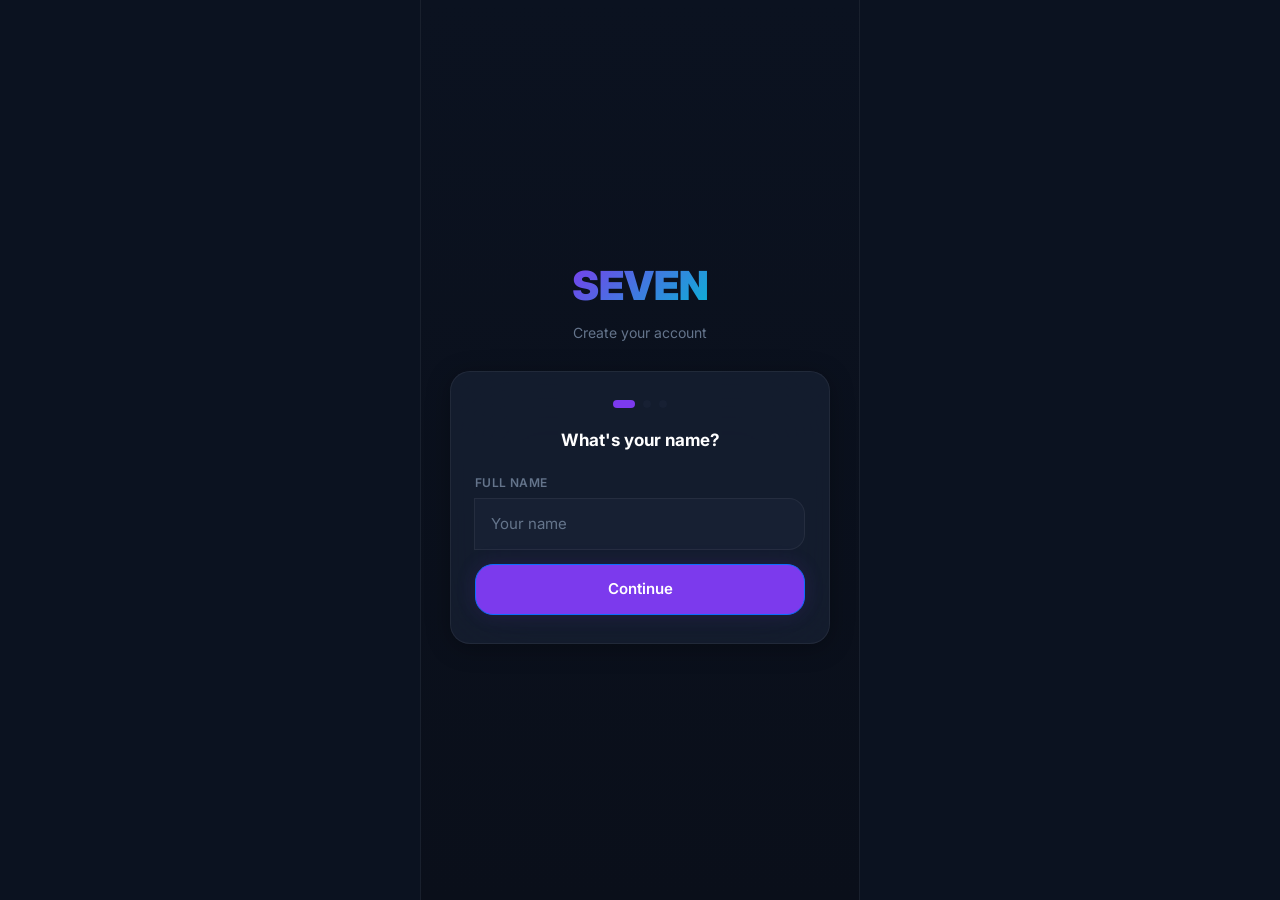
==== commit 3c934fb5: "Full SEVEN brand rebrand: replace all WhatsApp green/purple/teal with SEVEN purple (#7C3AED) - theme" ====
--- a/chat.html
+++ b/chat.html
@@ -3,7 +3,7 @@
 <head>
 <meta charset="UTF-8">
 <meta name="viewport" content="width=device-width,initial-scale=1.0,maximum-scale=1.0,user-scalable=no">
-<meta name="theme-color" content="#0B141A">
+<meta name="theme-color" content="#0B1220">
 <meta name="apple-mobile-web-app-capable" content="yes">
 <meta name="apple-mobile-web-app-status-bar-style" content="black-translucent">
 <link rel="manifest" href="manifest.json">
@@ -43,6 +43,7 @@
 <div class="msg-container" id="msgContainer">
   <div id="msgList"></div>
   <div id="typingInd" class="typing-ind" style="display:none"><span></span><span></span><span></span><span style="font-size:11px;color:var(--text3);margin-left:6px">typing...</span></div>
+  <div style="height:90px;flex-shrink:0"></div>
 </div>
 
 <div class="chat-input-wrap">
--- a/css/style.css
+++ b/css/style.css
@@ -3,8 +3,8 @@
 .icon-sm{font-size:14px;width:24px;height:24px}
 .icon-lg{font-size:28px;width:48px;height:48px}
 .icon-xl{font-size:40px;width:64px;height:64px}
-:root{--bg:#0F172A;--bg2:#1E293B;--bg3:#334155;--bg4:#0B1121;--primary:#3B82F6;--primary-hover:#2563EB;--accent:#06B6D4;--success:#10B981;--danger:#EF4444;--warning:#F59E0B;--text:#F1F5F9;--text2:#94A3B8;--text3:#64748B;--msg-sent:#005C4B;--msg-rcvd:#1F2C33;--glass:rgba(30,41,59,0.7);--glass-border:rgba(255,255,255,0.06);--radius:14px;--radius-sm:10px;--radius-xs:6px;--shadow:0 4px 24px rgba(0,0,0,0.3);--transition:0.25s ease;--font:'Inter','Poppins','Roboto','Segoe UI',system-ui,-apple-system,sans-serif;--wa-green:#00A884;--wa-bg:#0B141A;--wa-input:#2A3942;--wa-msg-sent:#005C4B;--wa-msg-rcvd:#1F2C33}
-html,body{height:100%;font-family:var(--font);background:var(--wa-bg);color:var(--text);overflow:hidden;-webkit-font-smoothing:antialiased}
+:root{--bg:#0B1220;--bg2:#111827;--bg3:#172033;--bg4:#0A0F1A;--primary:#7C3AED;--primary-hover:#8B5CF6;--accent:#06B6D4;--success:#22C55E;--danger:#EF4444;--warning:#F59E0B;--text:#FFFFFF;--text2:#94A3B8;--text3:#64748B;--msg-sent-start:#7C3AED;--msg-sent-end:#8B5CF6;--msg-rcvd:#1E293B;--glass:rgba(23,32,51,0.75);--glass-border:rgba(255,255,255,0.06);--radius:20px;--radius-sm:16px;--radius-xs:10px;--radius-input:16px;--radius-btn:18px;--radius-msg:22px;--shadow:0 4px 24px rgba(0,0,0,0.3);--shadow-glow:0 0 20px rgba(124,58,237,0.15);--transition:0.25s cubic-bezier(.4,0,.2,1);--font:'Inter','Poppins','Roboto','Segoe UI',system-ui,-apple-system,sans-serif}
+html,body{height:100%;font-family:var(--font);background:var(--bg);color:var(--text);overflow:hidden;-webkit-font-smoothing:antialiased}
 a{color:var(--primary);text-decoration:none}
 button{cursor:pointer;border:none;outline:none;font-family:inherit;font-size:inherit;background:none;color:inherit}
 input,textarea{font-family:inherit;font-size:inherit;outline:none;border:none;background:none;color:var(--text)}
@@ -14,30 +14,30 @@
 ::-webkit-scrollbar-track{background:transparent}
 ::-webkit-scrollbar-thumb{background:var(--bg3);border-radius:2px}
 
-.glass{background:var(--glass);backdrop-filter:blur(16px);-webkit-backdrop-filter:blur(16px);border:1px solid var(--glass-border);border-radius:var(--radius)}
-.btn{display:inline-flex;align-items:center;justify-content:center;gap:8px;padding:13px 24px;border-radius:var(--radius-sm);font-weight:600;font-size:15px;transition:all var(--transition)}
-.btn:active{transform:scale(.97)}.btn-primary{background:var(--primary);color:#fff}.btn-success{background:var(--success);color:#fff}.btn-danger{background:var(--danger);color:#fff}.btn-ghost{background:transparent;color:var(--text2);border:1px solid var(--glass-border)}.btn-ghost:active{background:var(--bg3)}.btn-full{width:100%}.btn-sm{padding:9px 16px;font-size:13px}.btn-lg{padding:15px 32px;font-size:17px}.btn:disabled{opacity:.5;cursor:default}
+.glass{background:var(--glass);backdrop-filter:blur(20px);-webkit-backdrop-filter:blur(20px);border:1px solid var(--glass-border);border-radius:var(--radius)}
+.btn{display:inline-flex;align-items:center;justify-content:center;gap:8px;padding:13px 24px;border-radius:var(--radius-btn);font-weight:600;font-size:15px;transition:all var(--transition);position:relative;overflow:hidden}
+.btn:active{transform:scale(.97)}.btn-primary{background:var(--primary);color:#fff;box-shadow:var(--shadow-glow)}.btn-primary:active{box-shadow:none}.btn-success{background:var(--success);color:#fff}.btn-danger{background:var(--danger);color:#fff}.btn-ghost{background:transparent;color:var(--text2);border:1px solid var(--glass-border)}.btn-ghost:active{background:var(--bg3)}.btn-full{width:100%}.btn-sm{padding:9px 16px;font-size:13px;border-radius:14px}.btn-lg{padding:15px 32px;font-size:17px;border-radius:22px}.btn:disabled{opacity:.5;cursor:default}
 .input-group{display:flex;flex-direction:column;gap:6px;margin-bottom:14px}
 .input-label{font-size:12px;font-weight:600;color:var(--text3);text-transform:uppercase;letter-spacing:.4px}
-.input-field{background:var(--wa-input);border:1px solid var(--glass-border);border-radius:var(--radius-sm);padding:14px 16px;color:var(--text);font-size:15px;transition:all var(--transition)}
-.input-field:focus{border-color:var(--primary);box-shadow:0 0 0 3px rgba(59,130,246,.12)}
-
-.avatar{width:46px;height:46px;border-radius:50%;object-fit:cover;background:var(--bg3);flex-shrink:0}
-.avatar-sm{width:34px;height:34px}.avatar-lg{width:60px;height:60px}.avatar-xl{width:90px;height:90px}.avatar-xxl{width:110px;height:110px}
+.input-field{background:var(--bg3);border:1px solid var(--glass-border);border-radius:var(--radius-input);padding:14px 16px;color:var(--text);font-size:15px;transition:all var(--transition)}
+.input-field:focus{border-color:var(--primary);box-shadow:0 0 0 3px rgba(124,58,237,.12)}
+
+.avatar{width:46px;height:46px;border-radius:50%;object-fit:cover;background:var(--bg3);flex-shrink:0;border:2px solid transparent;transition:border var(--transition)}
+.avatar-sm{width:34px;height:34px}.avatar-lg{width:60px;height:60px}.avatar-xl{width:90px;height:90px}.avatar-xxl{width:110px;height:110px;border-width:3px}
 .avatar-placeholder{display:flex;align-items:center;justify-content:center;background:linear-gradient(135deg,var(--primary),var(--accent));color:#fff;font-weight:700;font-size:20px}
 .badge{display:inline-flex;align-items:center;justify-content:center;min-width:20px;height:20px;padding:0 6px;border-radius:10px;background:var(--primary);color:#fff;font-size:11px;font-weight:700}
 .badge-danger{background:var(--danger)}
 .spinner{width:24px;height:24px;border:3px solid var(--bg3);border-top-color:var(--primary);border-radius:50%;animation:spin .7s linear infinite}
 .spinner-sm{width:16px;height:16px;border-width:2px}
 @keyframes spin{to{transform:rotate(360deg)}}
-.skeleton{background:linear-gradient(90deg,var(--bg2) 25%,var(--bg3) 50%,var(--bg2) 75%);background-size:200% 100%;animation:shimmer 1.5s infinite;border-radius:var(--radius-xs)}
+.skeleton{background:linear-gradient(90deg,var(--bg3) 25%,var(--bg2) 50%,var(--bg3) 75%);background-size:200% 100%;animation:shimmer 1.5s infinite;border-radius:var(--radius-xs)}
 @keyframes shimmer{0%{background-position:200% 0}100%{background-position:-200% 0}}
 
-.toast{position:fixed;bottom:80px;left:50%;transform:translateX(-50%) translateY(20px);padding:11px 20px;border-radius:var(--radius-sm);background:var(--bg2);border:1px solid var(--glass-border);color:var(--text);font-size:14px;font-weight:500;z-index:9999;opacity:0;transition:all var(--transition);pointer-events:none;backdrop-filter:blur(10px);white-space:nowrap}
+.toast{position:fixed;bottom:80px;left:50%;transform:translateX(-50%) translateY(20px);padding:11px 20px;border-radius:var(--radius-btn);background:var(--glass);backdrop-filter:blur(20px);border:1px solid var(--glass-border);color:var(--text);font-size:14px;font-weight:500;z-index:9999;opacity:0;transition:all var(--transition);pointer-events:none;white-space:nowrap}
 .toast.show{opacity:1;transform:translateX(-50%) translateY(0)}
 .toast.error{background:var(--danger);color:#fff}.toast.success{background:var(--success);color:#fff}
 
-.modal-overlay{position:fixed;top:0;left:0;right:0;bottom:0;background:rgba(0,0,0,.55);backdrop-filter:blur(6px);z-index:1000;display:flex;align-items:flex-end;justify-content:center;padding:0;opacity:0;pointer-events:none;transition:opacity var(--transition)}
+.modal-overlay{position:fixed;top:0;left:0;right:0;bottom:0;background:rgba(0,0,0,.6);backdrop-filter:blur(8px);z-index:1000;display:flex;align-items:flex-end;justify-content:center;padding:0;opacity:0;pointer-events:none;transition:opacity var(--transition)}
 .modal-overlay.active{opacity:1;pointer-events:all}
 .modal{background:var(--bg2);border-radius:var(--radius) var(--radius) 0 0;padding:24px 20px;width:100%;max-width:500px;border-top:1px solid var(--glass-border);transform:translateY(100%);transition:all .3s ease;max-height:85vh;overflow-y:auto}
 .modal-overlay.active .modal{transform:translateY(0)}
@@ -49,63 +49,59 @@
 .no-anim *,:root.no-anim *{animation-duration:0s!important;transition-duration:0s!important}
 .no-anim .animate__animated{animation-duration:0s!important}
 
-.topbar{display:flex;align-items:center;padding:10px 14px;background:var(--wa-bg);border-bottom:1px solid var(--glass-border);gap:10px;min-height:54px;z-index:10;flex-shrink:0}
+.topbar{display:flex;align-items:center;padding:10px 14px;background:var(--glass);backdrop-filter:blur(20px);-webkit-backdrop-filter:blur(20px);border-bottom:1px solid var(--glass-border);gap:10px;min-height:54px;z-index:10;flex-shrink:0}
 .topbar-brand{font-size:21px;font-weight:800;background:linear-gradient(135deg,var(--primary),var(--accent));-webkit-background-clip:text;-webkit-text-fill-color:transparent;background-clip:text}
 .topbar-center{flex:1;text-align:center}
 .topbar-title{font-size:16px;font-weight:600}
 .topbar-sub{font-size:11px;color:var(--text3);margin-top:1px}
 .topbar-sub.online{color:var(--success)}
-.topbar-btn{width:36px;height:36px;border-radius:50%;display:flex;align-items:center;justify-content:center;font-size:18px;transition:background var(--transition);flex-shrink:0;color:var(--text2)}
-.topbar-btn:active{background:var(--bg3)}
-
-.chat-list{flex:1;overflow-y:auto;padding:2px 6px}
-.chat-item{display:flex;align-items:center;gap:11px;padding:10px 10px;cursor:pointer;transition:background var(--transition);position:relative}
-.chat-item:active{background:var(--bg2)}
-.chat-item.pinned{border-left:3px solid var(--primary)}
+.topbar-btn{width:36px;height:36px;border-radius:50%;display:flex;align-items:center;justify-content:center;font-size:18px;transition:all var(--transition);flex-shrink:0;color:var(--text2)}
+.topbar-btn:active{background:rgba(255,255,255,.06);transform:scale(.92)}
+
+.chat-list{flex:1;overflow-y:auto;padding:4px 8px}
+.chat-item{display:flex;align-items:center;gap:11px;padding:12px 12px;cursor:pointer;transition:all var(--transition);position:relative;border-radius:var(--radius-sm);margin-bottom:2px}
+.chat-item:active{background:var(--bg3);transform:scale(.98)}
+.chat-item.pinned{border-left:3px solid var(--primary);background:rgba(124,58,237,.04)}
 .chat-item-info{flex:1;min-width:0}
-.chat-item-name{font-size:15px;font-weight:500}
+.chat-item-name{font-size:15px;font-weight:600}
 .chat-item-preview{font-size:13px;color:var(--text2);white-space:nowrap;overflow:hidden;text-overflow:ellipsis;margin-top:2px}
 .chat-item-right{display:flex;flex-direction:column;align-items:flex-end;gap:4px;flex-shrink:0}
 .chat-item-time{font-size:11px;color:var(--text3)}
-.chat-item .online-dot{width:10px;height:10px;border-radius:50%;background:var(--success);position:absolute;bottom:8px;left:12px;border:2px solid var(--wa-bg)}
+.chat-item .online-dot{width:10px;height:10px;border-radius:50%;background:var(--success);position:absolute;bottom:8px;left:14px;border:2px solid var(--bg)}
 .chat-item-unread{min-width:18px;height:18px;border-radius:9px;background:var(--primary);color:#fff;font-size:10px;font-weight:700;display:flex;align-items:center;justify-content:center;padding:0 5px}
 .chat-item .avatar-wrap{position:relative;flex-shrink:0}
 .chat-pin-icon{position:absolute;top:-2px;left:-2px;font-size:10px;color:var(--primary);z-index:2}
-.unread-badge-sm{position:absolute;top:-2px;right:-2px;min-width:16px;height:16px;border-radius:8px;background:#EF4444;color:#fff;font-size:9px;font-weight:700;display:flex;align-items:center;justify-content:center;padding:0 3px}
+.unread-badge-sm{position:absolute;top:-2px;right:-2px;min-width:16px;height:16px;border-radius:8px;background:var(--danger);color:#fff;font-size:9px;font-weight:700;display:flex;align-items:center;justify-content:center;padding:0 3px}
 .archive-toggle{display:flex;align-items:center;gap:8px;padding:10px 14px;cursor:pointer;transition:background var(--transition);font-size:14px;color:var(--text2);margin:2px 6px;border-radius:var(--radius-sm)}
-.archive-toggle:active{background:var(--bg2)}
+.archive-toggle:active{background:var(--bg3)}
 .archive-toggle span{font-weight:600;color:var(--text)}
-/* Archived section */
-.chat-archived{background:var(--bg2);border-radius:var(--radius-xs);margin:4px 6px;padding:10px 14px;display:flex;align-items:center;gap:10px;cursor:pointer}
-.chat-archived:active{background:var(--bg3)}
-
-/* ===== WHATSAPP STYLE MESSAGES ===== */
-.msg-container{flex:1;overflow-y:auto;padding:8px 6px;display:flex;flex-direction:column;gap:2px;background:var(--wa-bg);background-image:url('data:image/svg+xml,<svg xmlns="http://www.w3.org/2000/svg" width="40" height="40" viewBox="0 0 40 40"><circle cx="2" cy="2" r="1" fill="%23ffffff" opacity="0.02"/></svg>')}
-.msg-wrap{display:flex;flex-direction:column;max-width:85%;position:relative;animation:msgSlide .2s ease}
-.msg-wrap.end{max-width:85%}
-.msg-wrap.sent{align-self:flex-end;align-items:flex-end}
-.msg-wrap.rcvd{align-self:flex-start;align-items:flex-start}
-@keyframes msgSlide{from{opacity:0;transform:translateY(8px)}to{opacity:1;transform:translateY(0)}}
-.msg{position:relative;padding:7px 9px 6px;font-size:14px;line-height:1.4;word-wrap:break-word}
-.msg.sent{background:var(--wa-msg-sent);color:#fff;border-radius:8px 0 8px 8px;border-top-right-radius:0}
-.msg.rcvd{background:var(--wa-msg-rcvd);color:var(--text);border-radius:0 8px 8px 8px;border-top-left-radius:0}
-.msg-tail{position:absolute;top:0;width:8px;height:8px}
-.msg.sent .msg-tail{right:-8px;border-left:8px solid var(--wa-msg-sent);border-bottom:8px solid transparent}
-.msg.rcvd .msg-tail{left:-8px;border-right:8px solid var(--wa-msg-rcvd);border-bottom:8px solid transparent}
+.chat-archived{background:var(--bg3);border-radius:var(--radius-xs);margin:4px 6px;padding:10px 14px;display:flex;align-items:center;gap:10px;cursor:pointer}
+.chat-archived:active{background:var(--bg2)}
+
+/* ===== SEVEN MESSAGES ===== */
+.msg-container{flex:1;overflow-y:auto;padding:8px 0;display:flex;flex-direction:column;gap:2px;background:linear-gradient(180deg,#0B1220 0%,#111827 100%)}
+.msg-wrap{display:flex;flex-direction:column;max-width:75%;position:relative;animation:msgSlide .25s cubic-bezier(.4,0,.2,1);margin-top:6px;margin-bottom:6px}
+.msg-wrap.end{max-width:75%}
+.msg-wrap.sent{margin-left:auto;margin-right:12px;align-items:flex-end}
+.msg-wrap.rcvd{margin-left:12px;margin-right:auto;align-items:flex-start}
+@keyframes msgSlide{from{opacity:0;transform:translateY(10px) scale(.96)}to{opacity:1;transform:translateY(0) scale(1)}}
+.msg{position:relative;padding:10px 15px;font-size:14px;line-height:1.45;word-wrap:break-word;word-break:break-word}
+.msg.sent{background:linear-gradient(135deg,var(--msg-sent-start),var(--msg-sent-end));color:#fff;border-radius:var(--radius-msg) var(--radius-msg) 4px var(--radius-msg);box-shadow:0 2px 8px rgba(124,58,237,.2)}
+.msg.rcvd{background:var(--msg-rcvd);color:var(--text);border-radius:var(--radius-msg) var(--radius-msg) var(--radius-msg) 4px}
 .msg-text{display:inline;white-space:pre-wrap;word-break:break-word}
-.msg-img{border-radius:6px;max-width:240px;cursor:pointer;margin:1px 0 3px;display:block}
-.msg-meta{display:inline-flex;align-items:center;gap:3px;font-size:10px;color:rgba(255,255,255,.6);line-height:1;vertical-align:bottom;white-space:nowrap;margin-left:4px}
+.msg-img{border-radius:10px;max-width:240px;cursor:pointer;margin:2px 0 4px;display:block}
+.msg-meta{display:inline-flex;align-items:center;gap:3px;font-size:10px;color:rgba(255,255,255,.6);line-height:1;vertical-align:bottom;white-space:nowrap;margin-left:6px}
 .msg.rcvd .msg-meta{color:var(--text3)}
 .msg-status{font-size:10px;margin-right:2px;vertical-align:bottom}
 .msg-status.delivered{color:var(--text3)}
-.msg-status.seen{color:#53BDEB}
+.msg-status.seen{color:#A78BFA}
 .msg-edited{font-size:10px;color:rgba(255,255,255,.45);margin-right:2px;font-style:italic}
 .msg.rcvd .msg-edited{color:var(--text3)}
-.msg-pin{position:absolute;top:-4px;right:-4px;font-size:10px;background:var(--primary);border-radius:50%;width:16px;height:16px;display:flex;align-items:center;justify-content:center;color:#fff;border:1px solid var(--wa-bg)}
+.msg-pin{position:absolute;top:-5px;right:-5px;font-size:8px;background:var(--primary);border-radius:50%;width:18px;height:18px;display:flex;align-items:center;justify-content:center;color:#fff;border:2px solid var(--bg);box-shadow:0 2px 6px rgba(124,58,237,.3)}
 .msg-star{color:var(--warning);font-size:11px;margin-right:2px}
 .msg-deleted{font-style:italic;opacity:.5}
 .msg-highlight{animation:highlight .5s ease}
-@keyframes highlight{0%,100%{background:transparent}50%{background:rgba(59,130,246,.15)}}
+@keyframes highlight{0%,100%{background:transparent}50%{background:rgba(124,58,237,.12)}}
 
 /* ===== SWIPE REPLY ===== */
 .msg-wrap{transition:transform .2s ease}
@@ -114,56 +110,57 @@
 .msg-wrap.swiping .swipe-indicator{opacity:1}
 
 /* ===== TYPING ===== */
-.typing-ind{display:flex;gap:3px;padding:12px 16px;align-items:center}
-.typing-ind span{width:6px;height:6px;border-radius:50%;background:var(--text3);animation:typing 1.4s infinite}
+.typing-ind{display:flex;gap:4px;padding:12px 16px;align-items:center}
+.typing-ind span{width:7px;height:7px;border-radius:50%;background:var(--text3);animation:typing 1.4s infinite}
 .typing-ind span:nth-child(2){animation-delay:.2s}.typing-ind span:nth-child(3){animation-delay:.4s}
-@keyframes typing{0%,60%,100%{opacity:.3;transform:translateY(0)}30%{opacity:1;transform:translateY(-4px)}}
-
-.chat-input-wrap{display:flex;align-items:flex-end;gap:6px;padding:8px 10px;background:var(--wa-bg);border-top:1px solid var(--glass-border);flex-shrink:0}
-.chat-input-field{flex:1;background:var(--wa-input);border-radius:24px;padding:4px 4px 4px 14px;display:flex;align-items:flex-end;border:1px solid transparent;transition:border var(--transition)}
-.chat-input-field:focus-within{border-color:var(--primary)}
+@keyframes typing{0%,60%,100%{opacity:.3;transform:translateY(0)}30%{opacity:1;transform:translateY(-5px)}}
+
+.chat-input-wrap{display:flex;align-items:flex-end;gap:8px;padding:10px 12px 14px;background:none;flex-shrink:0;position:relative}
+.chat-input-wrap::before{content:'';position:absolute;inset:0;background:var(--glass);backdrop-filter:blur(24px);-webkit-backdrop-filter:blur(24px);border-top:1px solid var(--glass-border)}
+.chat-input-field{flex:1;background:var(--bg3);border-radius:var(--radius-input);padding:4px 4px 4px 16px;display:flex;align-items:flex-end;border:1px solid var(--glass-border);transition:all var(--transition);position:relative;z-index:1;box-shadow:0 2px 12px rgba(0,0,0,.15)}
+.chat-input-field:focus-within{border-color:var(--primary);box-shadow:0 0 0 3px rgba(124,58,237,.08)}
 .chat-input-text{flex:1;padding:9px 0;max-height:110px;resize:none;font-size:15px;line-height:1.4;background:transparent;color:var(--text);border:none;outline:none}
 .chat-input-text::placeholder{color:var(--text3)}
 .chat-input-actions{display:flex;gap:1px;flex-shrink:0;padding:4px}
 .chat-action-btn{width:34px;height:34px;border-radius:50%;display:flex;align-items:center;justify-content:center;color:var(--text2);font-size:18px;transition:all var(--transition)}
-.chat-action-btn:active{background:var(--bg3)}
-.chat-send{width:38px;height:38px;border-radius:50%;background:var(--primary);color:#fff;display:flex;align-items:center;justify-content:center;font-size:17px;transition:all var(--transition);flex-shrink:0}
-.chat-send:active{transform:scale(.92)}
-.chat-send:disabled{opacity:.4}
-
-.bottom-tabs{display:flex;background:var(--wa-bg);border-top:1px solid var(--glass-border);flex-shrink:0;padding:2px 0;padding-bottom:max(2px,env(safe-area-inset-bottom))}
-.bottom-tab{flex:1;display:flex;flex-direction:column;align-items:center;justify-content:center;padding:5px 0 3px;color:var(--text3);font-size:10px;font-weight:500;transition:color var(--transition);gap:1px;border:none;background:transparent;cursor:pointer}
-.bottom-tab.active{color:var(--primary)}
+.chat-action-btn:active{background:rgba(255,255,255,.06);transform:scale(.9)}
+.chat-send{width:40px;height:40px;border-radius:50%;background:linear-gradient(135deg,var(--primary),var(--primary-hover));color:#fff;display:flex;align-items:center;justify-content:center;font-size:17px;transition:all var(--transition);flex-shrink:0;position:relative;z-index:1;box-shadow:0 4px 12px rgba(124,58,237,.3)}
+.chat-send:active{transform:scale(.88);box-shadow:none}
+.chat-send:disabled{opacity:.4;box-shadow:none}
+
+.bottom-tabs{display:flex;background:var(--glass);backdrop-filter:blur(24px);-webkit-backdrop-filter:blur(24px);border-top:1px solid var(--glass-border);flex-shrink:0;padding:4px 8px;padding-bottom:max(4px,env(safe-area-inset-bottom));margin:0 8px 8px;border-radius:var(--radius);box-shadow:0 -4px 24px rgba(0,0,0,.2)}
+.bottom-tab{flex:1;display:flex;flex-direction:column;align-items:center;justify-content:center;padding:6px 0 4px;color:var(--text3);font-size:10px;font-weight:500;transition:all var(--transition);gap:2px;border:none;background:transparent;cursor:pointer;border-radius:var(--radius-xs)}
+.bottom-tab.active{color:var(--primary);background:rgba(124,58,237,.08)}
 .bottom-tab-icon{font-size:20px;line-height:1}
 .tab-content{display:none;flex:1;flex-direction:column;overflow:hidden}
 .tab-content.active{display:flex}
 
 .search-bar{padding:8px 14px;flex-shrink:0}
-.search-field{display:flex;align-items:center;gap:8px;background:var(--wa-input);border:1px solid var(--glass-border);border-radius:22px;padding:0 14px;transition:border var(--transition)}
-.search-field:focus-within{border-color:var(--primary)}
+.search-field{display:flex;align-items:center;gap:8px;background:var(--bg3);border:1px solid var(--glass-border);border-radius:var(--radius-input);padding:0 14px;transition:all var(--transition)}
+.search-field:focus-within{border-color:var(--primary);box-shadow:0 0 0 3px rgba(124,58,237,.08)}
 .search-field input{flex:1;padding:10px 0;font-size:15px;background:transparent;color:var(--text);border:none;outline:none}
 .search-results{flex:1;overflow-y:auto;padding:4px 8px}
-.search-filter{padding:5px 12px;border-radius:14px;font-size:12px;font-weight:600;background:var(--bg3);color:var(--text2);border:none;cursor:pointer;transition:all var(--transition)}
-.search-filter.active{background:var(--primary);color:#fff}
+.search-filter{padding:5px 14px;border-radius:var(--radius-xs);font-size:12px;font-weight:600;background:var(--bg3);color:var(--text2);border:none;cursor:pointer;transition:all var(--transition)}
+.search-filter.active{background:var(--primary);color:#fff;box-shadow:var(--shadow-glow)}
 .search-filter:active{transform:scale(.95)}
 
-.user-row{display:flex;align-items:center;gap:12px;padding:10px 12px;border-radius:var(--radius-sm);cursor:pointer;transition:background var(--transition)}
-.user-row:active{background:var(--bg3)}
+.user-row{display:flex;align-items:center;gap:12px;padding:10px 12px;border-radius:var(--radius-sm);cursor:pointer;transition:all var(--transition)}
+.user-row:active{background:var(--bg3);transform:scale(.98)}
 .user-row-info{flex:1;min-width:0}
-.user-row-name{font-size:15px;font-weight:500}
+.user-row-name{font-size:15px;font-weight:600}
 .user-row-sub{font-size:12px;color:var(--text3);margin-top:2px}
 .user-row-sub.online{color:var(--success)}
 
 .empty{flex:1;display:flex;flex-direction:column;align-items:center;justify-content:center;padding:40px;text-align:center}
-.empty-icon{font-size:56px;margin-bottom:12px;opacity:.25}
+.empty-icon{font-size:56px;margin-bottom:12px;opacity:.2}
 .empty-title{font-size:17px;font-weight:600;margin-bottom:6px}
 .empty-desc{font-size:14px;color:var(--text3);max-width:260px}
 
-.fab{position:fixed;bottom:70px;right:16px;width:52px;height:52px;border-radius:50%;background:var(--primary);color:#fff;display:flex;align-items:center;justify-content:center;font-size:22px;box-shadow:0 4px 16px rgba(59,130,246,.35);cursor:pointer;transition:all var(--transition);z-index:50}
-.fab:active{transform:scale(.9)}
+.fab{position:fixed;bottom:80px;right:16px;width:52px;height:52px;border-radius:50%;background:linear-gradient(135deg,var(--primary),var(--primary-hover));color:#fff;display:flex;align-items:center;justify-content:center;font-size:22px;box-shadow:0 4px 20px rgba(124,58,237,.35);cursor:pointer;transition:all var(--transition);z-index:50}
+.fab:active{transform:scale(.88)}
 
 .profile-tab{padding:16px;overflow-y:auto;flex:1}
-.profile-card{display:flex;flex-direction:column;align-items:center;padding:24px 16px;text-align:center}
+.profile-card{display:flex;flex-direction:column;align-items:center;padding:28px 16px;text-align:center;background:var(--glass);backdrop-filter:blur(16px);border-radius:var(--radius);border:1px solid var(--glass-border);margin:0 4px}
 .profile-name{font-size:22px;font-weight:700;margin-top:10px}
 .profile-username{font-size:13px;color:var(--text3);margin-top:3px}
 .profile-stats{display:flex;gap:28px;padding:16px 0;justify-content:center;border-top:1px solid var(--glass-border);border-bottom:1px solid var(--glass-border);margin:12px 0}
@@ -176,12 +173,12 @@
 .settings-tab{overflow-y:auto;flex:1;padding:8px 0}
 .settings-group{margin-bottom:4px}
 .settings-group-title{font-size:12px;font-weight:600;color:var(--text3);text-transform:uppercase;letter-spacing:.4px;padding:14px 16px 6px}
-.settings-row{display:flex;align-items:center;justify-content:space-between;padding:12px 16px;transition:background var(--transition);cursor:pointer}
-.settings-row:active{background:var(--bg2)}
+.settings-row{display:flex;align-items:center;justify-content:space-between;padding:12px 16px;transition:all var(--transition);cursor:pointer;border-radius:var(--radius-sm);margin:0 8px}
+.settings-row:active{background:var(--bg3);transform:scale(.98)}
 .settings-row-left{display:flex;align-items:center;gap:11px}
-.settings-row-icon{width:36px;height:36px;border-radius:var(--radius-sm);display:flex;align-items:center;justify-content:center;font-size:17px}
-.settings-row-icon.blue{background:rgba(59,130,246,.12);color:var(--primary)}
-.settings-row-icon.green{background:rgba(16,185,129,.12);color:var(--success)}
+.settings-row-icon{width:36px;height:36px;border-radius:var(--radius-xs);display:flex;align-items:center;justify-content:center;font-size:17px}
+.settings-row-icon.blue{background:rgba(124,58,237,.12);color:var(--primary)}
+.settings-row-icon.green{background:rgba(34,197,94,.12);color:var(--success)}
 .settings-row-icon.red{background:rgba(239,68,68,.12);color:var(--danger)}
 .settings-row-icon.cyan{background:rgba(6,182,212,.12);color:var(--accent)}
 .settings-row-icon.yellow{background:rgba(245,158,11,.12);color:var(--warning)}
@@ -192,7 +189,7 @@
 .toggle-knob{width:20px;height:20px;border-radius:50%;background:#fff;position:absolute;top:2px;left:2px;transition:all var(--transition);box-shadow:0 1px 3px rgba(0,0,0,.2)}
 .toggle.active .toggle-knob{left:22px}
 
-.auth-page{display:flex;flex-direction:column;align-items:center;justify-content:center;min-height:100vh;padding:20px;background:var(--bg)}
+.auth-page{display:flex;flex-direction:column;align-items:center;justify-content:center;min-height:100vh;padding:20px;background:linear-gradient(180deg,#0B1220 0%,#0A0F1A 100%)}
 .auth-brand{font-size:40px;font-weight:900;background:linear-gradient(135deg,var(--primary),var(--accent));-webkit-background-clip:text;-webkit-text-fill-color:transparent;background-clip:text;margin-bottom:6px}
 .auth-sub{color:var(--text3);font-size:14px;margin-bottom:28px}
 .auth-card{width:100%;max-width:380px;padding:28px 24px;background:var(--glass);backdrop-filter:blur(40px);border:1px solid var(--glass-border);border-radius:var(--radius);box-shadow:var(--shadow)}
@@ -201,8 +198,8 @@
 .auth-dots{display:flex;gap:8px;justify-content:center;margin-bottom:20px}
 .auth-dot{width:8px;height:8px;border-radius:50%;background:var(--bg3);transition:all var(--transition)}
 .auth-dot.active{background:var(--primary);width:22px;border-radius:4px}.auth-dot.done{background:var(--success)}
-.upload-wrap{width:110px;height:110px;border-radius:50%;margin:0 auto 14px;background:var(--bg2);border:2px dashed var(--glass-border);display:flex;align-items:center;justify-content:center;cursor:pointer;overflow:hidden;transition:all var(--transition)}
-.upload-wrap:hover{border-color:var(--primary);background:var(--bg3)}
+.upload-wrap{width:110px;height:110px;border-radius:50%;margin:0 auto 14px;background:var(--bg3);border:2px dashed var(--glass-border);display:flex;align-items:center;justify-content:center;cursor:pointer;overflow:hidden;transition:all var(--transition)}
+.upload-wrap:hover{border-color:var(--primary);background:var(--bg2)}
 .upload-wrap img{width:100%;height:100%;object-fit:cover}
 .upload-placeholder{text-align:center;color:var(--text3);font-size:12px}
 .upload-placeholder .icon{font-size:30px;margin-bottom:3px;display:block}
@@ -213,16 +210,16 @@
 @keyframes pulse{0%,100%{transform:scale(1)}50%{transform:scale(1.04)}}
 .splash-loader{margin-top:20px;width:40px;height:40px}
 
-.img-viewer{position:fixed;top:0;left:0;right:0;bottom:0;background:rgba(0,0,0,.93);z-index:2000;display:flex;flex-direction:column;align-items:center;justify-content:center;opacity:0;pointer-events:none;transition:opacity var(--transition)}
+.img-viewer{position:fixed;top:0;left:0;right:0;bottom:0;background:rgba(0,0,0,.95);z-index:2000;display:flex;flex-direction:column;align-items:center;justify-content:center;opacity:0;pointer-events:none;transition:opacity var(--transition)}
 .img-viewer.active{opacity:1;pointer-events:all}
-.img-viewer img{max-width:94%;max-height:94%;object-fit:contain;border-radius:6px}
-.img-viewer-close{position:absolute;top:14px;right:14px;width:40px;height:40px;border-radius:50%;background:rgba(255,255,255,.08);color:#fff;display:flex;align-items:center;justify-content:center;font-size:22px;cursor:pointer;transition:background var(--transition)}
-.img-viewer-close:active{background:rgba(255,255,255,.15)}
-.img-viewer-dl{position:absolute;bottom:40px;left:50%;transform:translateX(-50%);padding:10px 24px;background:rgba(255,255,255,.1);border-radius:20px;color:#fff;font-size:14px;cursor:pointer;transition:background var(--transition)}
-.img-viewer-dl:active{background:rgba(255,255,255,.2)}
+.img-viewer img{max-width:94%;max-height:94%;object-fit:contain;border-radius:10px}
+.img-viewer-close{position:absolute;top:14px;right:14px;width:40px;height:40px;border-radius:50%;background:rgba(255,255,255,.06);color:#fff;display:flex;align-items:center;justify-content:center;font-size:22px;cursor:pointer;transition:all var(--transition)}
+.img-viewer-close:active{background:rgba(255,255,255,.12);transform:scale(.9)}
+.img-viewer-dl{position:absolute;bottom:40px;left:50%;transform:translateX(-50%);padding:10px 24px;background:var(--glass);backdrop-filter:blur(16px);border:1px solid var(--glass-border);border-radius:var(--radius-btn);color:#fff;font-size:14px;cursor:pointer;transition:all var(--transition)}
+.img-viewer-dl:active{transform:translateX(-50%) scale(.95)}
 .img-viewer-progress{display:flex;flex-direction:column;align-items:center;justify-content:center}
 
-.reply-bar{display:none;align-items:center;gap:8px;padding:6px 12px;background:var(--wa-input);border-top:1px solid var(--glass-border);font-size:13px;flex-shrink:0}
+.reply-bar{display:none;align-items:center;gap:8px;padding:6px 14px;background:var(--glass);backdrop-filter:blur(16px);border-top:1px solid var(--glass-border);font-size:13px;flex-shrink:0;position:relative;z-index:2}
 .reply-bar.show{display:flex}
 .reply-bar-info{flex:1;min-width:0}
 .reply-bar-name{font-weight:600;color:var(--primary);font-size:11px}
@@ -231,14 +228,14 @@
 .reply-bar-cancel:active{background:var(--danger);color:#fff}
 
 /* ===== IN-APP NOTIFICATION ===== */
-.in-app-notif{position:fixed;top:0;left:0;right:0;z-index:9999;transform:translateY(-100%);transition:transform .3s cubic-bezier(.32,.72,0,1);padding:10px 14px;padding-top:calc(env(safe-area-inset-top,0)+10px);display:flex;align-items:flex-start;gap:10px;background:rgba(30,41,59,.95);backdrop-filter:blur(20px);-webkit-backdrop-filter:blur(20px);border-bottom:1px solid var(--glass-border);cursor:pointer}
+.in-app-notif{position:fixed;top:0;left:0;right:0;z-index:9999;transform:translateY(-100%);transition:transform .3s cubic-bezier(.32,.72,0,1);padding:10px 14px;padding-top:calc(env(safe-area-inset-top,0)+10px);display:flex;align-items:flex-start;gap:10px;background:var(--glass);backdrop-filter:blur(24px);-webkit-backdrop-filter:blur(24px);border-bottom:1px solid var(--glass-border);cursor:pointer}
 .in-app-notif.show{transform:translateY(0)}
 .in-app-notif-inner{display:flex;align-items:center;gap:10px;flex:1;min-width:0}
 .in-app-notif-content{flex:1;min-width:0}
 .in-app-notif-name{font-weight:600;font-size:13px;color:var(--primary)}
 .in-app-notif-body{font-size:13px;color:var(--text);white-space:nowrap;overflow:hidden;text-overflow:ellipsis}
 .in-app-notif-time{font-size:10px;color:var(--text3);margin-top:2px}
-.in-app-notif-img{width:36px;height:36px;border-radius:6px;object-fit:cover;flex-shrink:0}
+.in-app-notif-img{width:36px;height:36px;border-radius:8px;object-fit:cover;flex-shrink:0}
 .in-app-notif-close{width:24px;height:24px;border-radius:50%;display:flex;align-items:center;justify-content:center;color:var(--text3);font-size:12px;cursor:pointer;flex-shrink:0;background:var(--bg3);border:none;margin-top:2px}
 .in-app-notif-close:active{background:var(--danger);color:#fff}
 
@@ -248,10 +245,10 @@
 
 /* ===== UPLOAD PROGRESS ===== */
 .upload-progress{height:3px;background:var(--bg3);border-radius:2px;overflow:hidden}
-.upload-progress-bar{height:100%;width:0%;background:var(--primary);border-radius:2px;transition:width .2s ease}
+.upload-progress-bar{height:100%;width:0%;background:linear-gradient(90deg,var(--primary),var(--accent));border-radius:2px;transition:width .2s ease}
 .upload-progress-bar.done{background:var(--success)}
 .upload-progress-avatar{width:80%;max-width:200px;margin:6px auto 0}
 
 /* ===== DATE SEPARATOR ===== */
 .date-sep{text-align:center;font-size:11px;color:var(--text3);padding:6px 0;margin:4px 0}
-.date-sep span{background:var(--bg2);padding:4px 12px;border-radius:6px}+.date-sep span{background:var(--bg3);padding:4px 14px;border-radius:var(--radius-xs)}
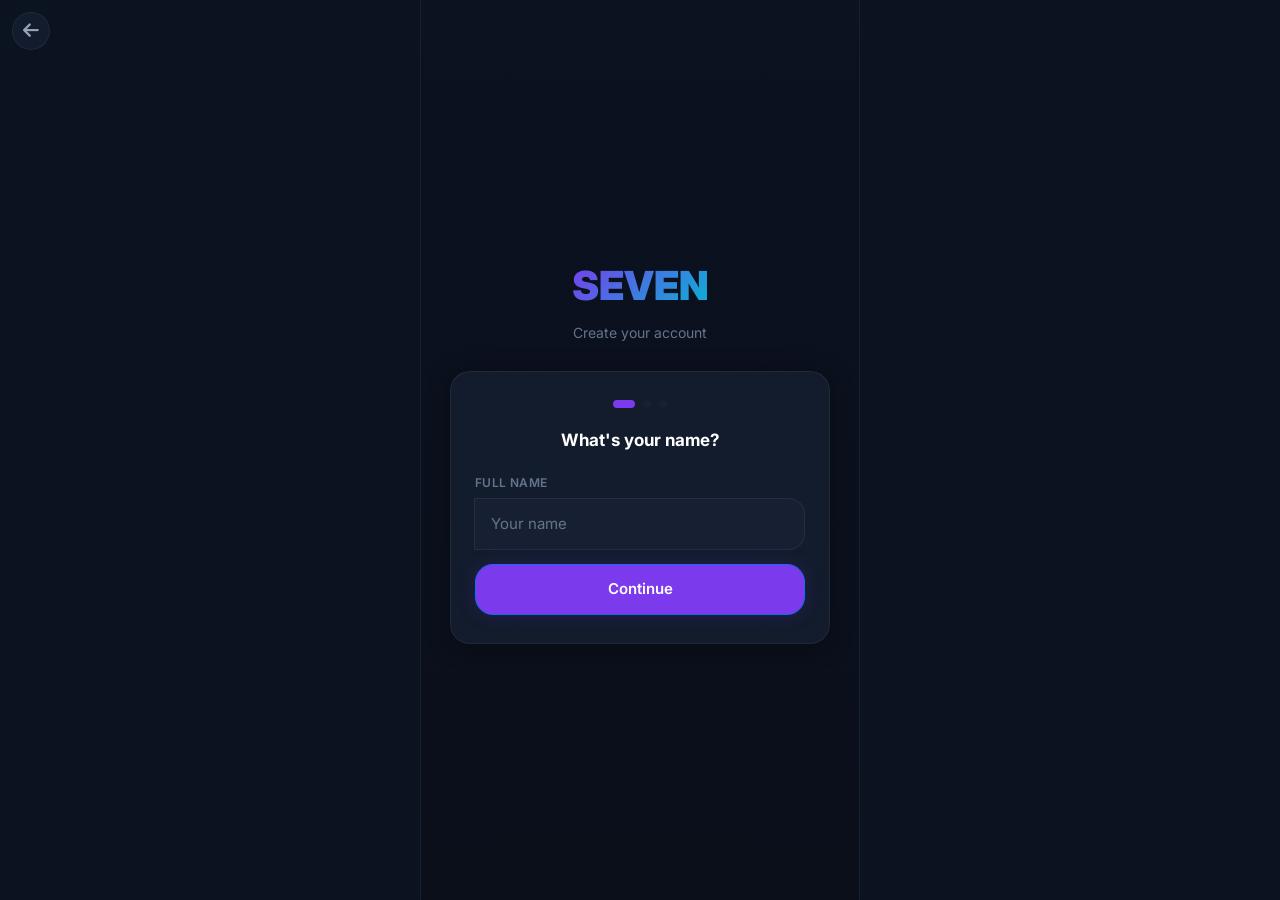
==== commit 5eeea524: "Add Android back button support: popstate handler, history.back() buttons, double-back-to-exit on ho" ====
--- a/chat.html
+++ b/chat.html
@@ -25,7 +25,7 @@
 </head>
 <body>
 <div class="topbar">
-  <button class="topbar-btn" onclick="goTo('home.html')"><i class="fa-solid fa-arrow-left"></i></button>
+  <button class="topbar-btn" onclick="history.back()"><i class="fa-solid fa-arrow-left"></i></button>
   <img id="chatAvatar" src="" class="topbar-btn" style="border-radius:50%;width:34px;height:34px;object-fit:cover;display:none" alt="">
   <div id="chatAvatarPl" class="avatar avatar-sm avatar-placeholder" style="width:34px;height:34px;font-size:14px;display:none">?</div>
   <div class="topbar-center">
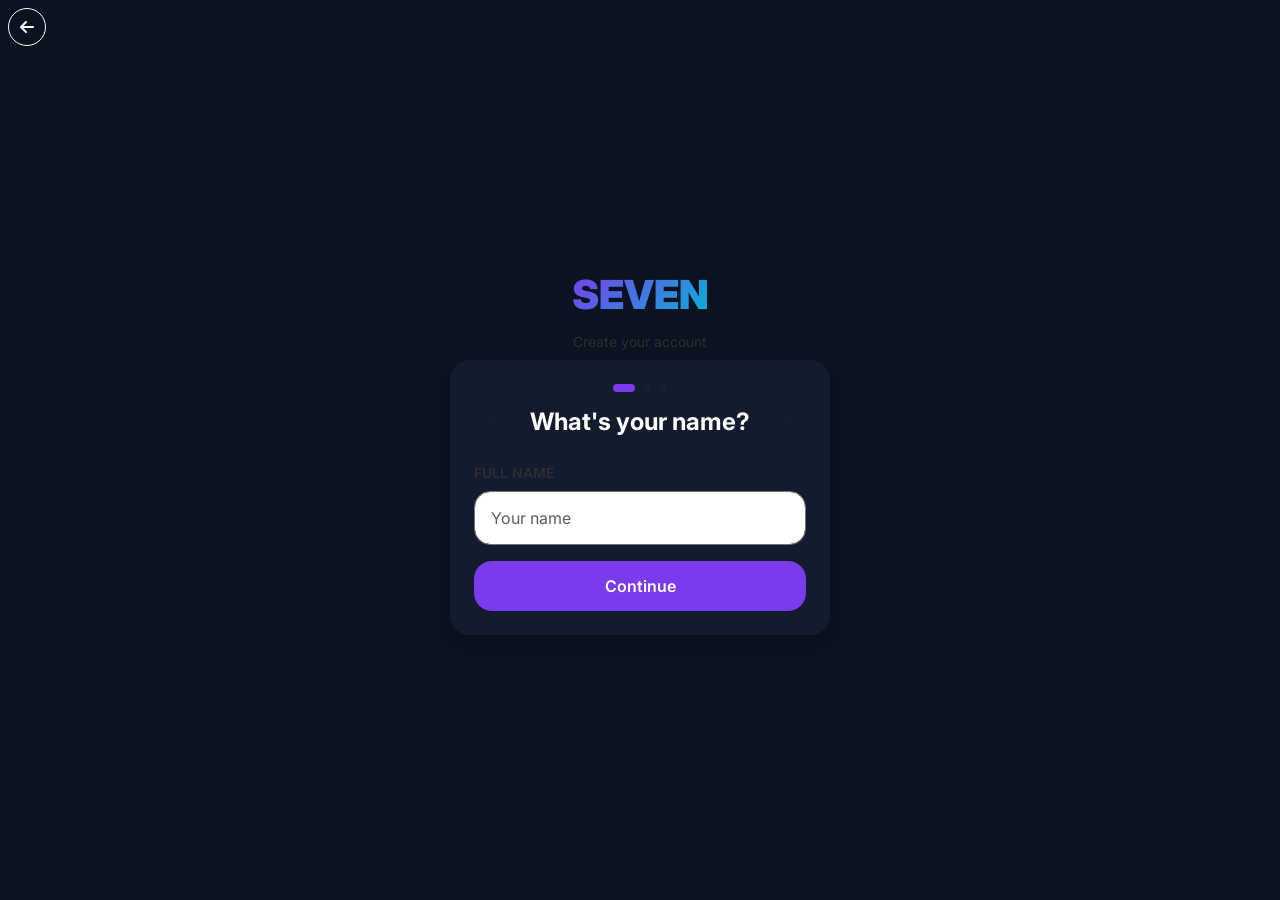
==== commit 0f13588b: "Full architecture: Bootstrap 5.3 + Tailwind CSS, separate SPA pages (chats/active/search/profile/set" ====
--- a/chat.html
+++ b/chat.html
@@ -7,27 +7,24 @@
 <meta name="apple-mobile-web-app-capable" content="yes">
 <meta name="apple-mobile-web-app-status-bar-style" content="black-translucent">
 <link rel="manifest" href="manifest.json">
-<link rel="apple-touch-icon" href="data:image/svg+xml,%3Csvg xmlns='http://www.w3.org/2000/svg' viewBox='0 0 192 192'%3E%3Crect width='192' height='192' rx='36' fill='%2300A884'/%3E%3Ctext x='96' y='130' font-size='130' font-weight='900' text-anchor='middle' fill='%23FFFFFF' font-family='sans-serif'%3ES%3C/text%3E%3C/svg%3E" sizes="192x192">
+<link rel="apple-touch-icon" href="data:image/svg+xml,%3Csvg xmlns='http://www.w3.org/2000/svg' viewBox='0 0 192 192'%3E%3Cdefs%3E%3ClinearGradient id='g' x1='0' y1='0' x2='1' y2='1'%3E%3Cstop offset='0%25' stop-color='%237C3AED'/%3E%3Cstop offset='100%25' stop-color='%238B5CF6'/%3E%3C/linearGradient%3E%3C/defs%3E%3Ccircle cx='96' cy='96' r='96' fill='url(%23g)'/%3E%3Cpath d='M38,75 Q96,49 154,75 Q157,82 154,90 Q96,128 38,90 Q35,82 38,75Z' fill='%230B1220'/%3E%3Cpath d='M49,81 Q96,60 143,81 L141,88 Q96,116 51,88Z' fill='%231E293B'/%3E%3Cellipse cx='71' cy='88' rx='6' ry='8' fill='%2306B6D4'/%3E%3Cellipse cx='121' cy='88' rx='6' ry='8' fill='%2306B6D4'/%3E%3Cellipse cx='71' cy='88' rx='2' ry='3' fill='%23fff'/%3E%3Cellipse cx='121' cy='88' rx='2' ry='3' fill='%23fff'/%3E%3Cpath d='M79,103 Q96,111 113,103' stroke='%2306B6D4' stroke-width='2' fill='none' stroke-linecap='round'/%3E%3Ctext x='96' y='145' font-size='16' font-weight='900' text-anchor='middle' fill='%23fff' font-family='Arial,Helvetica,sans-serif' letter-spacing='2'%3ESEVEN%3C/text%3E%3C/svg%3E" sizes="192x192">
 <title>SEVEN - Chat</title>
 <link rel="preconnect" href="https://fonts.googleapis.com">
 <link rel="preconnect" href="https://fonts.gstatic.com" crossorigin>
-<link href="https://fonts.googleapis.com/css2?family=Inter:wght@300;400;500;600;700;800;900&family=Poppins:wght@400;500;600;700;800&family=Roboto:wght@300;400;500;700&display=swap" rel="stylesheet">
+<link href="https://fonts.googleapis.com/css2?family=Inter:wght@300;400;500;600;700;800;900&family=Poppins:wght@400;500;600;700;800&display=swap" rel="stylesheet">
 <link rel="stylesheet" href="https://cdnjs.cloudflare.com/ajax/libs/bootstrap/5.3.3/css/bootstrap.min.css">
 <link rel="stylesheet" href="https://cdnjs.cloudflare.com/ajax/libs/font-awesome/6.5.2/css/all.min.css">
-<link rel="stylesheet" href="https://cdnjs.cloudflare.com/ajax/libs/animate.css/4.1.1/animate.min.css">
-<link rel="stylesheet" href="https://fonts.googleapis.com/css2?family=Material+Symbols+Outlined:opsz,wght,FILL,GRAD@20..48,100..700,0..1,-50..200">
+<script src="https://cdn.tailwindcss.com"></script>
 <link rel="stylesheet" href="css/style.css">
-<link rel="stylesheet" href="css/mobile.css">
-<link rel="stylesheet" href="css/dark.css">
 <script src="https://www.gstatic.com/firebasejs/8.10.1/firebase-app.js"></script>
 <script src="https://www.gstatic.com/firebasejs/8.10.1/firebase-database.js"></script>
 <script src="https://www.gstatic.com/firebasejs/8.10.1/firebase-auth.js"></script>
 </head>
-<body>
+<body class="bg-[#0B1220] text-white d-flex flex-column" style="font-family:'Inter',sans-serif">
 <div class="topbar">
   <button class="topbar-btn" onclick="history.back()"><i class="fa-solid fa-arrow-left"></i></button>
   <img id="chatAvatar" src="" class="topbar-btn" style="border-radius:50%;width:34px;height:34px;object-fit:cover;display:none" alt="">
-  <div id="chatAvatarPl" class="avatar avatar-sm avatar-placeholder" style="width:34px;height:34px;font-size:14px;display:none">?</div>
+  <div id="chatAvatarPl" class="avatar avatar-sm avatar-placeholder d-none" style="width:34px;height:34px;font-size:14px">?</div>
   <div class="topbar-center">
     <div class="topbar-title" id="chatName">Loading...</div>
     <div class="topbar-sub" id="chatStatus">...</div>
@@ -42,46 +39,45 @@
 
 <div class="msg-container" id="msgContainer">
   <div id="msgList"></div>
-  <div id="typingInd" class="typing-ind" style="display:none"><span></span><span></span><span></span><span style="font-size:11px;color:var(--text3);margin-left:6px">typing...</span></div>
+  <div id="typingInd" class="typing-ind d-none"><span></span><span></span><span></span><span style="font-size:11px;color:var(--text3);margin-left:6px">typing...</span></div>
   <div style="height:90px;flex-shrink:0"></div>
 </div>
 
 <div class="chat-input-wrap">
   <div class="chat-input-field">
-    <textarea class="chat-input-text" id="chatInput" placeholder="Message..." rows="1" oninput="autoResize(this);setTyping(CId,this.value.length>0)" onkeydown="handleKey(event)"></textarea>
+    <textarea class="chat-input-text" id="chatInput" placeholder="Type a message..." rows="1" oninput="autoResize(this);handleInput()" onkeydown="handleKey(event)"></textarea>
     <div class="chat-input-actions"><button class="chat-action-btn" onclick="document.getElementById('imgInput').click()"><i class="fa-solid fa-camera"></i></button></div>
   </div>
   <button class="chat-send" id="sendBtn" onclick="sendMsg()" disabled><i class="fa-solid fa-paper-plane"></i></button>
 </div>
-<input type="file" id="imgInput" accept="image/*" style="display:none" onchange="handleImage(event)">
+<input type="file" id="imgInput" accept="image/*" class="d-none" onchange="handleImage(event)">
 
 <div class="img-viewer" id="imgViewer">
   <button class="img-viewer-close" onclick="closeViewer()"><i class="fa-solid fa-xmark"></i></button>
-  <div id="viewerProgress" class="img-viewer-progress" style="display:none">
+  <div id="viewerProgress" class="img-viewer-progress d-none">
     <div class="upload-progress" style="width:200px;margin:0 auto"><div class="upload-progress-bar" style="width:0%"></div></div>
     <div class="viewer-progress-text" style="color:#fff;font-size:14px;margin-top:8px;text-align:center">0%</div>
   </div>
-  <img id="viewerImg" src="" alt="" style="display:none">
+  <img id="viewerImg" src="" alt="" class="d-none">
   <button class="img-viewer-dl" onclick="dlImg()"><i class="fa-solid fa-download"></i> Download</button>
 </div>
 
 <div class="modal-overlay" id="infoModal">
-  <div class="modal" style="text-align:center">
-    <img id="infoImg" src="" class="avatar avatar-xl" style="display:none;margin:0 auto" alt="">
-    <div id="infoPl" class="avatar avatar-xl avatar-placeholder" style="margin:0 auto;font-size:32px">?</div>
-    <div class="modal-title" id="infoName" style="margin-top:10px">User</div>
-    <div style="color:var(--text3);font-size:14px;margin-bottom:16px" id="infoStatus">Offline</div>
-    <button class="btn btn-danger btn-full" onclick="delChat()">Delete Chat</button>
-    <button class="btn btn-ghost btn-full" onclick="closeModal('infoModal')" style="margin-top:8px">Close</button>
-  </div>
-</div>
-
-<!-- FORWARD MODAL -->
+  <div class="modal text-center">
+    <img id="infoImg" src="" class="avatar avatar-xl d-none mx-auto" alt="">
+    <div id="infoPl" class="avatar avatar-xl avatar-placeholder mx-auto" style="font-size:32px">?</div>
+    <div class="modal-title mt-2" id="infoName">User</div>
+    <div class="text-secondary-emphasis small mb-3" id="infoStatus">Offline</div>
+    <button class="btn w-100 text-white fw-semibold border-0" style="background:#EF4444;border-radius:18px;padding:13px" onclick="delChat()">Delete Chat</button>
+    <button class="btn w-100 mt-2 border-secondary text-secondary-emphasis fw-semibold" style="border-radius:18px;padding:13px" onclick="closeModal('infoModal')">Close</button>
+  </div>
+</div>
+
 <div class="modal-overlay" id="fwdModal">
   <div class="modal"><div class="modal-title">Forward to</div>
-    <div class="search-field" style="margin-bottom:10px"><i class="fa-solid fa-magnifying-glass" style="font-size:14px;color:var(--text3)"></i><input type="text" id="fwdSearch" placeholder="Search chats..." oninput="searchFwd(this.value)"></div>
+    <div class="d-flex align-items-center gap-2 bg-[#172033] rounded-4 px-3 mb-2" style="border:1px solid var(--glass-border)"><i class="fa-solid fa-magnifying-glass text-secondary-emphasis" style="font-size:14px"></i><input type="text" id="fwdSearch" placeholder="Search chats..." class="flex-grow-1 bg-transparent text-white border-0 py-2" style="outline:none;font-size:15px" oninput="searchFwd(this.value)"></div>
     <div id="fwdResults" style="max-height:300px;overflow-y:auto"></div>
-    <button class="btn btn-ghost btn-full" onclick="closeModal('fwdModal')" style="margin-top:8px">Cancel</button>
+    <button class="btn w-100 mt-2 border-secondary text-secondary-emphasis fw-semibold" style="border-radius:18px;padding:13px" onclick="closeModal('fwdModal')">Cancel</button>
   </div>
 </div>
 
@@ -90,114 +86,123 @@
 <script src="js/auth.js"></script>
 <script src="js/chat.js"></script>
 <script>
-function escapeHtml(t){const d=document.createElement('div');d.textContent=t;return d.innerHTML}
 let CId=null,PId=null,PD=null,reply=null,editing=null;
 
-document.addEventListener('DOMContentLoaded',()=>{
+function initChat(){
   if(!isLoggedIn()){goTo('login.html');return}
   initPresence();
   const p=new URLSearchParams(window.location.search);
   CId=p.get('id');PId=p.get('partner');
   if(!CId||!PId){toast('Invalid chat','error');goTo('home.html');return}
-  // Animations
   if(localStorage.getItem('anim')==='off')document.body.classList.add('no-anim');
+  initScrollTracker();
   loadPartner();
-  msgUnsub=listenMessages(CId,ms=>{renderMsgs(ms);markSeen(CId)});
-  listenTyping(CId,()=>{const i=document.getElementById('typingInd');i.style.display='flex';setTimeout(()=>i.style.display='none',3000)});
-});
+  msgUnsub=listenMessages(CId,ms=>{renderMsgs(ms);markSeen(CId);if(!document.querySelector('.msg-wrap'))scrollToBottom()});
+  listenTyping(CId,()=>{const i=document.getElementById('typingInd');i.classList.remove('d-none');setTimeout(()=>i.classList.add('d-none'),3000)});
+}
+(function(){if(document.readyState!=='loading')initChat();else document.addEventListener('DOMContentLoaded',initChat)})();
 
 async function loadPartner(){
   const u=await getUserById(PId);
   if(!u){document.getElementById('chatName').textContent='Unknown';return}
   PD=u;document.getElementById('chatName').textContent=u.name;
   const img=document.getElementById('chatAvatar'),pl=document.getElementById('chatAvatarPl');
-  if(u.profileImage){img.src=u.profileImage;img.style.display='block';pl.style.display='none'}else{img.style.display='none';pl.style.display='flex';pl.textContent=u.name[0]}
-  REFS.presence.child(PId).on('value',s=>{const st=document.getElementById('chatStatus');const d=s.val();if(d&&d.online){st.textContent='Online';st.className='topbar-sub online'}else{st.textContent='Offline';st.className='topbar-sub'}});
+  if(u.profileImage){img.src=u.profileImage;img.style.display='block';pl.classList.add('d-none')}else{img.style.display='none';pl.classList.remove('d-none');pl.textContent=u.name[0]}
+  REFS.presence.child(PId).on('value',s=>{const st=document.getElementById('chatStatus');const d=s.val();if(d&&d.online){st.textContent='Online';st.className='topbar-sub online'}else{st.textContent='Offline'}});
+}
+
+let _isNearBottom=true;
+function initScrollTracker(){
+  const con=document.getElementById('msgContainer');
+  if(!con)return;
+  con.addEventListener('scroll',()=>{_isNearBottom=con.scrollHeight-con.scrollTop-con.clientHeight<120});
+}
+function scrollToBottom(){
+  const con=document.getElementById('msgContainer');
+  if(con)con.scrollTop=con.scrollHeight;
+}
+function escapeHtml(t){const d=document.createElement('div');d.textContent=t;return d.innerHTML}
+
+function createMsgEl(m,my){
+  const mine=m.senderId===my;
+  const wrap=document.createElement('div');
+  wrap.className='msg-wrap '+(mine?'sent':'rcvd');
+  wrap.dataset.id=m.id;
+  const swi=document.createElement('div');swi.className='swipe-indicator';swi.innerHTML='<i class="fa-solid fa-reply"></i>';wrap.appendChild(swi);
+  const msg=document.createElement('div');
+  msg.className='msg '+(mine?'sent':'rcvd');
+  if(m.pinned)msg.innerHTML+='<div class="msg-pin"><i class="fa-solid fa-thumbtack"></i></div>';
+  let html='';
+  if(m.replyTo)html+=`<div style="font-size:11px;color:${mine?'rgba(255,255,255,.5)':'var(--primary)'};margin-bottom:3px;border-left:2px solid ${mine?'rgba(255,255,255,.3)':'var(--primary)'};padding-left:7px">${escapeHtml(m.replyTo.text||'')}</div>`;
+  if(m.type==='image'&&m.imageUrl&&!m.deleted)html+=`<img src="${m.imageUrl}" class="msg-img" alt="Image">`;
+  if(m.deleted){html+=`<div class="msg-deleted">${m.deleted==='everyone'?'This message was deleted':'You deleted this message'}</div>`}
+  else if(m.text){
+    if(m.starred)html+=`<span class="msg-star"><i class="fa-solid fa-star"></i></span>`;
+    html+=`<div class="msg-text">${escapeHtml(m.text)}</div>`;
+  }
+  if(m.edited&&!m.deleted)html+=`<span class="msg-edited">edited</span>`;
+  html+=`<div class="msg-meta">${formatTime(m.timestamp)}${mine?`<span class="msg-status ${m.seen?'seen':m.delivered?'delivered':''}">${m.seen?'<i class="fa-solid fa-check-double"></i>':m.delivered?'<i class="fa-solid fa-check-double"></i>':'<i class="fa-solid fa-check"></i>'}</span>`:''}</div>`;
+  msg.innerHTML=html;
+  const imgEl=msg.querySelector('.msg-img');
+  if(imgEl)imgEl.onclick=(e)=>{e.stopPropagation();openViewer(imgEl.src)};
+  wrap.appendChild(msg);
+  let sx=0,swiping=false;
+  wrap.addEventListener('touchstart',e=>{sx=e.touches[0].clientX});
+  wrap.addEventListener('touchmove',e=>{const dx=e.touches[0].clientX-sx;if(dx>30&&dx<120&&!swiping){swiping=true;wrap.classList.add('swiping');navigator.vibrate&&navigator.vibrate(10)}if(dx<30)swiping=false});
+  wrap.addEventListener('touchend',e=>{if(wrap.classList.contains('swiping')){wrap.classList.remove('swiping');replyTo(m.text,m.id)}swiping=false});
+  let lt;wrap.addEventListener('mousedown',()=>{lt=setTimeout(()=>showMenu(m),400)});wrap.addEventListener('mouseup',()=>clearTimeout(lt));wrap.addEventListener('mouseleave',()=>clearTimeout(lt));wrap.addEventListener('touchstart',()=>{lt=setTimeout(()=>showMenu(m),400)});wrap.addEventListener('touchend',()=>clearTimeout(lt));
+  return wrap;
 }
 
 function renderMsgs(msgs){
-  const c=document.getElementById('msgList');const my=uid();c.innerHTML='';
+  const c=document.getElementById('msgList');const my=uid();
+  const existing=new Set();
+  c.querySelectorAll('.msg-wrap').forEach(el=>existing.add(el.dataset.id));
   let lastDate='';
+  const lastMsgEl=c.querySelector('.msg-wrap:last-child');
+  if(lastMsgEl){const lm=msgs.find(m=>m.id===lastMsgEl.dataset.id);if(lm)lastDate=new Date(lm.timestamp).toDateString()}
+  const added=[];
   msgs.forEach(m=>{
-    // Date separator
+    if(existing.has(m.id))return;
     const d=new Date(m.timestamp).toDateString();
-    if(d!==lastDate){lastDate=d;const sep=document.createElement('div');sep.className='date-sep';sep.innerHTML='<span>'+new Date(m.timestamp).toLocaleDateString([],{day:'numeric',month:'short',year:'numeric'})+'</span>';c.appendChild(sep)}
-    const mine=m.senderId===my;
-    const wrap=document.createElement('div');
-    wrap.className='msg-wrap '+(mine?'sent':'rcvd');
-    wrap.dataset.id=m.id;
-
-    // Swipe reply indicator
-    const swi=document.createElement('div');swi.className='swipe-indicator';swi.innerHTML='<i class="fa-solid fa-reply"></i>';wrap.appendChild(swi);
-
-    const msg=document.createElement('div');
-    msg.className='msg '+(mine?'sent':'rcvd');
-    if(m.pinned)msg.innerHTML+='<div class="msg-pin"><i class="fa-solid fa-thumbtack"></i></div>';
-
-    let html='';
-    // Reply quote
-    if(m.replyTo)html+=`<div style="font-size:11px;color:${mine?'rgba(255,255,255,.5)':'var(--primary)'};margin-bottom:3px;border-left:2px solid ${mine?'rgba(255,255,255,.3)':'var(--primary)'};padding-left:7px">${escapeHtml(m.replyTo.text||'')}</div>`;
-    // Image
-    if(m.type==='image'&&m.imageUrl&&!m.deleted)html+=`<img src="${m.imageUrl}" class="msg-img" alt="Image">`;
-    // Deleted
-    if(m.deleted){html+=`<div class="msg-deleted">${m.deleted==='everyone'?'This message was deleted':'You deleted this message'}</div>`}
-    // Text
-    else if(m.text){
-      if(m.starred)html+=`<span class="msg-star"><i class="fa-solid fa-star" style="color:var(--warning);font-size:11px"></i></span>`;
-      html+=`<div class="msg-text">${escapeHtml(m.text)}</div>`;
+    if(d!==lastDate){lastDate=d;const sep=document.createElement('div');sep.className='date-sep';sep.innerHTML='<span>'+new Date(m.timestamp).toLocaleDateString([],{day:'numeric',month:'short',year:'numeric'})+'</span>';c.appendChild(sep);added.push(sep)}
+    const el=createMsgEl(m,my);c.appendChild(el);added.push(el);
+  });
+  msgs.forEach(m=>{
+    if(!existing.has(m.id))return;
+    const el=c.querySelector('.msg-wrap[data-id="'+m.id+'"]');
+    if(!el)return;
+    const statusEl=el.querySelector('.msg-status');
+    if(!statusEl)return;
+    if(m.senderId===my){
+      if(m.seen&&!statusEl.classList.contains('seen')){statusEl.className='msg-status seen';statusEl.innerHTML='<i class="fa-solid fa-check-double"></i>'}
+      else if(m.delivered&&!m.seen&&!statusEl.classList.contains('delivered')){statusEl.className='msg-status delivered';statusEl.innerHTML='<i class="fa-solid fa-check-double"></i>'}
+      else if(!m.delivered&&!m.seen){statusEl.className='msg-status';statusEl.innerHTML='<i class="fa-solid fa-check"></i>'}
     }
-    // Edited label
-    if(m.edited&&!m.deleted)html+=`<span class="msg-edited">edited</span>`;
-    // Meta: time + status
-    html+=`<div class="msg-meta">${formatTime(m.timestamp)}${mine?`<span class="msg-status ${m.seen?'seen':m.delivered?'delivered':''}">${m.seen?'<i class="fa-solid fa-check-double"></i>':m.delivered?'<i class="fa-solid fa-check-double"></i>':'<i class="fa-solid fa-check"></i>'}</span>`:''}</div>`;
-    msg.innerHTML=html;
-    // Attach image click
-    const imgEl=msg.querySelector('.msg-img');
-    if(imgEl)imgEl.onclick=(e)=>{e.stopPropagation();openViewer(imgEl.src)};
-    wrap.appendChild(msg);
-
-    // Swipe to reply (touch)
-    let sx=0,swiping=false;
-    wrap.addEventListener('touchstart',e=>{sx=e.touches[0].clientX});
-    wrap.addEventListener('touchmove',e=>{
-      const dx=e.touches[0].clientX-sx;
-      if(dx>30&&dx<120&&!swiping){swiping=true;wrap.classList.add('swiping');navigator.vibrate&&navigator.vibrate(10)}
-      if(dx<30)swiping=false;
-    });
-    wrap.addEventListener('touchend',e=>{
-      if(wrap.classList.contains('swiping')){wrap.classList.remove('swiping');replyTo(m.text,m.id);}
-      swiping=false;
-    });
-
-    // Long press
-    let lt;wrap.addEventListener('mousedown',()=>{lt=setTimeout(()=>showMenu(m),400)});wrap.addEventListener('mouseup',()=>clearTimeout(lt));wrap.addEventListener('mouseleave',()=>clearTimeout(lt));wrap.addEventListener('touchstart',()=>{lt=setTimeout(()=>showMenu(m),400)});wrap.addEventListener('touchend',()=>clearTimeout(lt));
-
-    c.appendChild(wrap);
+    if(m.edited){if(!el.querySelector('.msg-edited')){const meta=el.querySelector('.msg-meta');if(meta){const s=document.createElement('span');s.className='msg-edited';s.textContent='edited';meta.before(s)}}}
   });
-  document.getElementById('msgContainer').scrollTop=document.getElementById('msgContainer').scrollHeight;
+  if(added.length&&_isNearBottom)scrollToBottom();
 }
 
 let _ctxMsg=null;
 function showMenu(m){
-  _ctxMsg=m;
-  const my=uid();const mine=m.senderId===my;
+  _ctxMsg=m;const my=uid();const mine=m.senderId===my;
   const ov=document.createElement('div');ov.style.cssText='position:fixed;top:0;left:0;right:0;bottom:0;z-index:199;background:rgba(0,0,0,.3)';ov.onclick=()=>{menu.remove();ov.remove()};
-  const menu=document.createElement('div');menu.style.cssText='position:fixed;bottom:0;left:0;right:0;background:var(--bg2);border-radius:14px 14px 0 0;z-index:200;padding:14px;box-shadow:0 -4px 24px rgba(0,0,0,.4);animation:fadeIn .2s ease;border-top:1px solid var(--glass-border)';
-  const t=_ctxMsg.text||'';
+  const menu=document.createElement('div');menu.style.cssText='position:fixed;bottom:0;left:0;right:0;background:#111827;border-radius:14px 14px 0 0;z-index:200;padding:14px;border-top:1px solid var(--glass-border)';
   let btns='';
-  btns+=`<button class="btn btn-ghost btn-full" style="justify-content:flex-start;padding:12px 16px" onclick="closeMenu();ctxReply()"><i class="fa-solid fa-reply"></i> Reply</button>`;
-  btns+=`<button class="btn btn-ghost btn-full" style="justify-content:flex-start;padding:12px 16px" onclick="closeMenu();ctxCopy()"><i class="fa-regular fa-copy"></i> Copy</button>`;
+  btns+=`<button class="btn w-100 border-0 d-flex justify-content-start gap-3 py-3" style="color:var(--text2)" onclick="closeMenu();ctxReply()"><i class="fa-solid fa-reply"></i> Reply</button>`;
+  btns+=`<button class="btn w-100 border-0 d-flex justify-content-start gap-3 py-3" style="color:var(--text2)" onclick="closeMenu();ctxCopy()"><i class="fa-regular fa-copy"></i> Copy</button>`;
   if(!_ctxMsg.deleted){
-    btns+=`<button class="btn btn-ghost btn-full" style="justify-content:flex-start;padding:12px 16px" onclick="closeMenu();ctxForward()"><i class="fa-solid fa-forward"></i> Forward</button>`;
+    btns+=`<button class="btn w-100 border-0 d-flex justify-content-start gap-3 py-3" style="color:var(--text2)" onclick="closeMenu();ctxForward()"><i class="fa-solid fa-forward"></i> Forward</button>`;
     if(mine){
-      btns+=`<button class="btn btn-ghost btn-full" style="justify-content:flex-start;padding:12px 16px" onclick="closeMenu();ctxEdit()"><i class="fa-solid fa-pen"></i> Edit</button>`;
-      btns+=`<button class="btn btn-ghost btn-full" style="justify-content:flex-start;padding:12px 16px" onclick="closeMenu();ctxPin()"><i class="fa-solid fa-thumbtack"></i> ${_ctxMsg.pinned?'Unpin':'Pin'}</button>`;
+      btns+=`<button class="btn w-100 border-0 d-flex justify-content-start gap-3 py-3" style="color:var(--text2)" onclick="closeMenu();ctxEdit()"><i class="fa-solid fa-pen"></i> Edit</button>`;
+      btns+=`<button class="btn w-100 border-0 d-flex justify-content-start gap-3 py-3" style="color:var(--text2)" onclick="closeMenu();ctxPin()"><i class="fa-solid fa-thumbtack"></i> ${_ctxMsg.pinned?'Unpin':'Pin'}</button>`;
     }
-    btns+=`<button class="btn btn-ghost btn-full" style="justify-content:flex-start;padding:12px 16px" onclick="closeMenu();ctxStar()"><i class="fa-regular fa-star"></i> ${_ctxMsg.starred?'Unstar':'Star'}</button>`;
+    btns+=`<button class="btn w-100 border-0 d-flex justify-content-start gap-3 py-3" style="color:var(--text2)" onclick="closeMenu();ctxStar()"><i class="fa-regular fa-star"></i> ${_ctxMsg.starred?'Unstar':'Star'}</button>`;
   }
   if(mine){
-    if(!_ctxMsg.deleted)btns+=`<button class="btn btn-ghost btn-full" style="justify-content:flex-start;padding:12px 16px;color:var(--danger)" onclick="closeMenu();ctxDelMe()"><i class="fa-solid fa-trash-can"></i> Delete for me</button>`;
-    btns+=`<button class="btn btn-ghost btn-full" style="justify-content:flex-start;padding:12px 16px;color:var(--danger)" onclick="closeMenu();ctxDelAll()"><i class="fa-solid fa-trash-can"></i> Delete for everyone</button>`;
+    if(!_ctxMsg.deleted)btns+=`<button class="btn w-100 border-0 d-flex justify-content-start gap-3 py-3 text-danger" onclick="closeMenu();ctxDelMe()"><i class="fa-solid fa-trash-can"></i> Delete for me</button>`;
+    btns+=`<button class="btn w-100 border-0 d-flex justify-content-start gap-3 py-3 text-danger" onclick="closeMenu();ctxDelAll()"><i class="fa-solid fa-trash-can"></i> Delete for everyone</button>`;
   }
   menu.innerHTML=btns;document.body.appendChild(ov);document.body.appendChild(menu);
   window.closeMenu=()=>{menu.remove();ov.remove()};
@@ -216,49 +221,29 @@
 async function ctxDelMe(){if(!confirm('Delete for you?'))return;await REFS.messages.child(CId).child(_ctxMsg.id).child('deleted').set('me')}
 async function ctxDelAll(){if(!confirm('Delete for everyone?'))return;await REFS.messages.child(CId).child(_ctxMsg.id).update({deleted:'everyone',text:'',imageUrl:null})}
 function replyTo(text,id){reply={text,id};document.getElementById('replyBar').classList.add('show');document.getElementById('replyName').textContent='Replying';document.getElementById('replyText').innerHTML=text||'<i class="fa-solid fa-camera"></i> Image';document.getElementById('chatInput').focus()}
-function cancelReply(){reply=null;editing=null;document.getElementById('replyBar').classList.remove('show');document.getElementById('replyName').textContent='Replying'}
-function editMsg(id,t){
-  editing={id,text:t};
-  document.getElementById('replyBar').classList.add('show');
-  document.getElementById('replyName').textContent='Editing';
-  document.getElementById('replyText').textContent=t;
-  document.getElementById('chatInput').value=t;document.getElementById('chatInput').focus();autoResize(document.getElementById('chatInput'));
-  document.getElementById('sendBtn').disabled=false;
-}
+function cancelReply(){reply=null;editing=null;document.getElementById('replyBar').classList.remove('show')}
+function editMsg(id,t){editing={id,text:t};document.getElementById('replyBar').classList.add('show');document.getElementById('replyName').textContent='Editing';document.getElementById('replyText').textContent=t;document.getElementById('chatInput').value=t;document.getElementById('chatInput').focus();autoResize(document.getElementById('chatInput'));document.getElementById('sendBtn').disabled=false}
 function showFwdResults(chats){
   const c=document.getElementById('fwdResults');c.innerHTML='';
   chats.forEach(ch=>{
     const d=document.createElement('div');d.className='forward-user';
     d.innerHTML=`${ch.img?`<img class="avatar avatar-sm" src="${ch.img}">`:`<div class="avatar avatar-sm avatar-placeholder" style="font-size:13px">${ch.name[0]}</div>`}<div style="font-weight:500">${escapeHtml(ch.name)}</div>`;
-    d.onclick=async()=>{
-      closeModal('fwdModal');
-      const fwd=window._fwd;
-      if(fwd.type==='image'&&fwd.imgUrl)await sendMessage(ch.id,'','image',fwd.imgUrl);
-      else if(fwd.text)await sendMessage(ch.id,'↪ Forwarded: '+fwd.text,'text');
-      toast('Forwarded','success');
-    };
+    d.onclick=async()=>{closeModal('fwdModal');const fwd=window._fwd;if(fwd.type==='image'&&fwd.imgUrl)await sendMessage(ch.id,'','image',fwd.imgUrl);else if(fwd.text)await sendMessage(ch.id,'↪ Forwarded: '+fwd.text,'text');toast('Forwarded','success')};
     c.appendChild(d);
   });
 }
-function searchFwd(q){
-  document.querySelectorAll('.forward-user').forEach(el=>{
-    el.style.display=el.textContent.toLowerCase().includes(q.toLowerCase())?'flex':'none';
-  });
-}
+function searchFwd(q){document.querySelectorAll('.forward-user').forEach(el=>{el.style.display=el.textContent.toLowerCase().includes(q.toLowerCase())?'flex':'none'})}
 
 async function sendMsg(){
   const i=document.getElementById('chatInput');const t=i.value.trim();if(!t)return;
-  if(editing){
-    await REFS.messages.child(CId).child(editing.id).update({text:t,edited:true});
-    editing=null;cancelReply();
-  }else{
-    await sendMessage(CId,t,'text','',reply);
-    reply=null;cancelReply();
-  }
-  i.value='';autoResize(i);setTyping(CId,false);document.getElementById('sendBtn').disabled=true;
-}
-function handleKey(e){if(e.key==='Enter'&&!e.shiftKey){e.preventDefault();sendMsg()};document.getElementById('sendBtn').disabled=!e.target.value.trim()}
-function autoResize(el){el.style.height='auto';el.style.height=Math.min(el.scrollHeight,110)+'px'}
+  if(editing){await REFS.messages.child(CId).child(editing.id).update({text:t,edited:true});editing=null;cancelReply()}
+  else{await sendMessage(CId,t,'text','',reply);reply=null;cancelReply()}
+  i.value='';autoResize(i);handleInput();document.getElementById('sendBtn').disabled=true;
+}
+function handleKey(e){if(e.key==='Enter'&&!e.shiftKey){e.preventDefault();sendMsg()}handleInput()}
+function handleInput(){document.getElementById('sendBtn').disabled=!document.getElementById('chatInput').value.trim()}
+let _tDelay=null;
+function autoResize(el){el.style.height='auto';el.style.height=Math.min(Math.max(el.scrollHeight,22),110)+'px';clearTimeout(_tDelay);_tDelay=setTimeout(()=>setTyping(CId,el.value.length>0),500)}
 
 async function handleImage(ev){
   const f=ev.target.files[0];if(!f||f.size>5*1024*1024){toast('Image too large','error');return}
@@ -266,10 +251,7 @@
   const prog=document.createElement('div');prog.className='upload-progress';prog.style.cssText='margin:4px 10px 2px';
   const bar=document.createElement('div');bar.className='upload-progress-bar';bar.style.width='0%';
   prog.appendChild(bar);wrap.parentNode.insertBefore(prog,wrap.nextSibling);
-  const url=await uploadChatImage(CId,f,(loaded,total)=>{
-    const pct=Math.min(100,Math.round(loaded/total*100));
-    bar.style.width=pct+'%';
-  });
+  const url=await uploadChatImage(CId,f,(loaded,total)=>{bar.style.width=Math.min(100,Math.round(loaded/total*100))+'%'});
   if(url){bar.classList.add('done');setTimeout(()=>prog.remove(),600);await sendMessage(CId,'','image',url,reply);reply=null;cancelReply()}
   else{prog.remove();toast('Upload failed','error')}
   ev.target.value='';
@@ -277,69 +259,54 @@
 function openViewer(url){
   const img=document.getElementById('viewerImg');
   document.getElementById('imgViewer').classList.add('active');
-  img.style.display='none';img.style.transform='scale(1)';img.style.transition='none';
-  const pg=document.getElementById('viewerProgress');
-  const bar=pg.querySelector('.upload-progress-bar');
-  pg.style.display='flex';bar.style.width='0%';pg.querySelector('.viewer-progress-text').textContent='0%';
-  const xhr=new XMLHttpRequest();
-  xhr.open('GET',url);
-  xhr.responseType='blob';
+  img.classList.add('d-none');img.style.transform='scale(1)';img.style.transition='none';
+  const pg=document.getElementById('viewerProgress');const bar=pg.querySelector('.upload-progress-bar');
+  pg.classList.remove('d-none');bar.style.width='0%';pg.querySelector('.viewer-progress-text').textContent='0%';
+  const xhr=new XMLHttpRequest();xhr.open('GET',url);xhr.responseType='blob';
   xhr.onprogress=e=>{if(e.lengthComputable){const p=Math.min(100,Math.round(e.loaded/e.total*100));bar.style.width=p+'%';pg.querySelector('.viewer-progress-text').textContent=p+'%'}};
-  xhr.onload=()=>{if(xhr.status===200){img.src=URL.createObjectURL(xhr.response);img.style.display='block';pg.style.display='none';window._viewerBlob=xhr.response}};
-  xhr.onerror=()=>{pg.style.display='none';img.style.display='block';img.src=url};
-  xhr.send();
-}
-function closeViewer(){
-  document.getElementById('imgViewer').classList.remove('active');
-  if(window._viewerBlob){URL.revokeObjectURL(document.getElementById('viewerImg').src);window._viewerBlob=null}
-}
-function dlImg(){
-  const img=document.getElementById('viewerImg');
-  const a=document.createElement('a');
-  a.href=window._viewerBlob?URL.createObjectURL(window._viewerBlob):img.src;
-  a.download='seven_image_'+Date.now();
-  a.click();
-}
-
-// Pinch zoom + swipe to close on image viewer
+  xhr.onload=()=>{if(xhr.status===200){img.src=URL.createObjectURL(xhr.response);img.classList.remove('d-none');pg.classList.add('d-none');window._viewerBlob=xhr.response}};
+  xhr.onerror=()=>{pg.classList.add('d-none');img.classList.remove('d-none');img.src=url};xhr.send();
+}
+function closeViewer(){document.getElementById('imgViewer').classList.remove('active');if(window._viewerBlob){URL.revokeObjectURL(document.getElementById('viewerImg').src);window._viewerBlob=null}}
+function dlImg(){const img=document.getElementById('viewerImg');const a=document.createElement('a');a.href=window._viewerBlob?URL.createObjectURL(window._viewerBlob):img.src;a.download='seven_image_'+Date.now();a.click()}
+
+// Pinch zoom + swipe
 document.getElementById('imgViewer').addEventListener('touchstart',function(e){
-  if(e.touches.length===2){
-    this._pinchDist=Math.hypot(e.touches[0].clientX-e.touches[1].clientX,e.touches[0].clientY-e.touches[1].clientY);
-    this._pinchScale=1;
-  }
-  if(e.touches.length===1){
-    this._swipeStart={x:e.touches[0].clientX,y:e.touches[0].clientY};
-  }
+  if(e.touches.length===2){this._pinchDist=Math.hypot(e.touches[0].clientX-e.touches[1].clientX,e.touches[0].clientY-e.touches[1].clientY);this._pinchScale=1}
+  if(e.touches.length===1){this._swipeStart={x:e.touches[0].clientX,y:e.touches[0].clientY}}
 });
 document.getElementById('imgViewer').addEventListener('touchmove',function(e){
   const img=document.getElementById('viewerImg');
-  if(e.touches.length===2){
-    const dist=Math.hypot(e.touches[0].clientX-e.touches[1].clientX,e.touches[0].clientY-e.touches[1].clientY);
-    const scale=dist/this._pinchDist;
-    this._pinchScale=Math.max(0.5,Math.min(3,scale));
-    img.style.transition='none';
-    img.style.transform='scale('+this._pinchScale+')';
-  }
-  if(e.touches.length===1&&this._swipeStart){
-    const dy=e.touches[0].clientY-this._swipeStart.y;
-    if(dy>80){closeViewer();this._swipeStart=null}
-  }
+  if(e.touches.length===2){const dist=Math.hypot(e.touches[0].clientX-e.touches[1].clientX,e.touches[0].clientY-e.touches[1].clientY);const scale=dist/this._pinchDist;this._pinchScale=Math.max(0.5,Math.min(3,scale));img.style.transition='none';img.style.transform='scale('+this._pinchScale+')'}
+  if(e.touches.length===1&&this._swipeStart){const dy=e.touches[0].clientY-this._swipeStart.y;if(dy>80){closeViewer();this._swipeStart=null}}
 });
-document.getElementById('imgViewer').addEventListener('touchend',function(e){
-  this._swipeStart=null;
-  if(this._pinchScale<1){closeViewer()}
-});
+document.getElementById('imgViewer').addEventListener('touchend',function(){this._swipeStart=null;if(this._pinchScale<1)closeViewer()});
 
 function showInfo(){
   document.getElementById('infoModal').classList.add('active');
   const img=document.getElementById('infoImg'),pl=document.getElementById('infoPl');
-  if(PD){document.getElementById('infoName').textContent=PD.name;
-    if(PD.profileImage){img.src=PD.profileImage;img.style.display='block';pl.style.display='none'}else{img.style.display='none';pl.style.display='flex';pl.textContent=PD.name[0]}
-    document.getElementById('infoStatus').textContent=PD.onlineStatus?'Online':'Offline';
-  }
+  if(PD){document.getElementById('infoName').textContent=PD.name;if(PD.profileImage){img.src=PD.profileImage;img.classList.remove('d-none');pl.classList.add('d-none')}else{img.classList.add('d-none');pl.classList.remove('d-none');pl.textContent=PD.name[0]};document.getElementById('infoStatus').textContent=PD.onlineStatus?'Online':'Offline'}
 }
 function closeModal(id){document.getElementById(id).classList.remove('active')}
 function delChat(){if(!confirm('Delete this conversation?'))return;closeModal('infoModal');REFS.messages.child(CId).remove().then(()=>{REFS.chats.child(CId).update({lastMessage:'',lastTime:0});goTo('home.html')})}
+
+// DRAG-DROP IMAGE
+(function(){
+  if(window._dragInit)return;
+  window._dragInit=true;let dragCount=0;
+  document.addEventListener('dragenter',e=>{const t=e.dataTransfer.types||[];let h=false;for(let i=0;i<t.length;i++){if(t[i]==='Files'){h=true;break}}if(!h)return;dragCount++;document.body.classList.add('drop-zone-active')});
+  document.addEventListener('dragleave',e=>{dragCount--;if(dragCount<=0){dragCount=0;document.body.classList.remove('drop-zone-active')}});
+  document.addEventListener('dragover',e=>e.preventDefault());
+  document.addEventListener('drop',e=>{
+    e.preventDefault();document.body.classList.remove('drop-zone-active');dragCount=0;const file=e.dataTransfer.files[0];
+    if(file&&file.type.startsWith('image/')){
+      if(file.size>5*1024*1024){toast('Image too large (max 5MB)','error');return}
+      const wrap=document.querySelector('.chat-input-wrap');if(!wrap)return;
+      const prog=document.createElement('div');prog.className='upload-progress';prog.style.cssText='margin:4px 10px 2px';const bar=document.createElement('div');bar.className='upload-progress-bar';bar.style.width='0%';prog.appendChild(bar);wrap.parentNode.insertBefore(prog,wrap.nextSibling);
+      uploadChatImage(CId,file,(l,t)=>{bar.style.width=Math.min(100,Math.round(l/t*100))+'%'}).then(url=>{if(url){bar.classList.add('done');setTimeout(()=>prog.remove(),600);sendMessage(CId,'','image',url,reply);reply=null;cancelReply()}else{prog.remove();toast('Upload failed','error')}});
+    }else if(file){toast('Only images are supported','error')}
+  });
+})();
 </script>
 </body>
 </html>
--- a/css/style.css
+++ b/css/style.css
@@ -1,10 +1,7 @@
 *{margin:0;padding:0;box-sizing:border-box;-webkit-tap-highlight-color:transparent}
-.icon{font-size:20px;width:36px;height:36px;display:inline-flex;align-items:center;justify-content:center;flex-shrink:0}
-.icon-sm{font-size:14px;width:24px;height:24px}
-.icon-lg{font-size:28px;width:48px;height:48px}
-.icon-xl{font-size:40px;width:64px;height:64px}
 :root{--bg:#0B1220;--bg2:#111827;--bg3:#172033;--bg4:#0A0F1A;--primary:#7C3AED;--primary-hover:#8B5CF6;--accent:#06B6D4;--success:#22C55E;--danger:#EF4444;--warning:#F59E0B;--text:#FFFFFF;--text2:#94A3B8;--text3:#64748B;--msg-sent-start:#7C3AED;--msg-sent-end:#8B5CF6;--msg-rcvd:#1E293B;--glass:rgba(23,32,51,0.75);--glass-border:rgba(255,255,255,0.06);--radius:20px;--radius-sm:16px;--radius-xs:10px;--radius-input:16px;--radius-btn:18px;--radius-msg:22px;--shadow:0 4px 24px rgba(0,0,0,0.3);--shadow-glow:0 0 20px rgba(124,58,237,0.15);--transition:0.25s cubic-bezier(.4,0,.2,1);--font:'Inter','Poppins','Roboto','Segoe UI',system-ui,-apple-system,sans-serif}
-html,body{height:100%;font-family:var(--font);background:var(--bg);color:var(--text);overflow:hidden;-webkit-font-smoothing:antialiased}
+html,body{height:100%;font-family:var(--font);background:var(--bg);color:var(--text);overflow:hidden;-webkit-font-smoothing:antialiased;position:relative}
+body{display:flex;flex-direction:column}
 a{color:var(--primary);text-decoration:none}
 button{cursor:pointer;border:none;outline:none;font-family:inherit;font-size:inherit;background:none;color:inherit}
 input,textarea{font-family:inherit;font-size:inherit;outline:none;border:none;background:none;color:var(--text)}
@@ -15,21 +12,10 @@
 ::-webkit-scrollbar-thumb{background:var(--bg3);border-radius:2px}
 
 .glass{background:var(--glass);backdrop-filter:blur(20px);-webkit-backdrop-filter:blur(20px);border:1px solid var(--glass-border);border-radius:var(--radius)}
-.btn{display:inline-flex;align-items:center;justify-content:center;gap:8px;padding:13px 24px;border-radius:var(--radius-btn);font-weight:600;font-size:15px;transition:all var(--transition);position:relative;overflow:hidden}
-.btn:active{transform:scale(.97)}.btn-primary{background:var(--primary);color:#fff;box-shadow:var(--shadow-glow)}.btn-primary:active{box-shadow:none}.btn-success{background:var(--success);color:#fff}.btn-danger{background:var(--danger);color:#fff}.btn-ghost{background:transparent;color:var(--text2);border:1px solid var(--glass-border)}.btn-ghost:active{background:var(--bg3)}.btn-full{width:100%}.btn-sm{padding:9px 16px;font-size:13px;border-radius:14px}.btn-lg{padding:15px 32px;font-size:17px;border-radius:22px}.btn:disabled{opacity:.5;cursor:default}
-.input-group{display:flex;flex-direction:column;gap:6px;margin-bottom:14px}
-.input-label{font-size:12px;font-weight:600;color:var(--text3);text-transform:uppercase;letter-spacing:.4px}
-.input-field{background:var(--bg3);border:1px solid var(--glass-border);border-radius:var(--radius-input);padding:14px 16px;color:var(--text);font-size:15px;transition:all var(--transition)}
-.input-field:focus{border-color:var(--primary);box-shadow:0 0 0 3px rgba(124,58,237,.12)}
 
 .avatar{width:46px;height:46px;border-radius:50%;object-fit:cover;background:var(--bg3);flex-shrink:0;border:2px solid transparent;transition:border var(--transition)}
 .avatar-sm{width:34px;height:34px}.avatar-lg{width:60px;height:60px}.avatar-xl{width:90px;height:90px}.avatar-xxl{width:110px;height:110px;border-width:3px}
 .avatar-placeholder{display:flex;align-items:center;justify-content:center;background:linear-gradient(135deg,var(--primary),var(--accent));color:#fff;font-weight:700;font-size:20px}
-.badge{display:inline-flex;align-items:center;justify-content:center;min-width:20px;height:20px;padding:0 6px;border-radius:10px;background:var(--primary);color:#fff;font-size:11px;font-weight:700}
-.badge-danger{background:var(--danger)}
-.spinner{width:24px;height:24px;border:3px solid var(--bg3);border-top-color:var(--primary);border-radius:50%;animation:spin .7s linear infinite}
-.spinner-sm{width:16px;height:16px;border-width:2px}
-@keyframes spin{to{transform:rotate(360deg)}}
 .skeleton{background:linear-gradient(90deg,var(--bg3) 25%,var(--bg2) 50%,var(--bg3) 75%);background-size:200% 100%;animation:shimmer 1.5s infinite;border-radius:var(--radius-xs)}
 @keyframes shimmer{0%{background-position:200% 0}100%{background-position:-200% 0}}
 
@@ -47,7 +33,6 @@
 .page.active{display:flex}
 @keyframes fadeIn{from{opacity:0;transform:translateY(8px)}to{opacity:1;transform:translateY(0)}}
 .no-anim *,:root.no-anim *{animation-duration:0s!important;transition-duration:0s!important}
-.no-anim .animate__animated{animation-duration:0s!important}
 
 .topbar{display:flex;align-items:center;padding:10px 14px;background:var(--glass);backdrop-filter:blur(20px);-webkit-backdrop-filter:blur(20px);border-bottom:1px solid var(--glass-border);gap:10px;min-height:54px;z-index:10;flex-shrink:0}
 .topbar-brand{font-size:21px;font-weight:800;background:linear-gradient(135deg,var(--primary),var(--accent));-webkit-background-clip:text;-webkit-text-fill-color:transparent;background-clip:text}
@@ -79,7 +64,7 @@
 .chat-archived:active{background:var(--bg2)}
 
 /* ===== SEVEN MESSAGES ===== */
-.msg-container{flex:1;overflow-y:auto;padding:8px 0;display:flex;flex-direction:column;gap:2px;background:linear-gradient(180deg,#0B1220 0%,#111827 100%)}
+.msg-container{flex:1;overflow-y:auto;overflow-x:hidden;padding:8px 0;background:linear-gradient(180deg,#0B1220 0%,#111827 100%);-webkit-overflow-scrolling:touch;scroll-behavior:smooth}
 .msg-wrap{display:flex;flex-direction:column;max-width:75%;position:relative;animation:msgSlide .25s cubic-bezier(.4,0,.2,1);margin-top:6px;margin-bottom:6px}
 .msg-wrap.end{max-width:75%}
 .msg-wrap.sent{margin-left:auto;margin-right:12px;align-items:flex-end}
@@ -115,11 +100,11 @@
 .typing-ind span:nth-child(2){animation-delay:.2s}.typing-ind span:nth-child(3){animation-delay:.4s}
 @keyframes typing{0%,60%,100%{opacity:.3;transform:translateY(0)}30%{opacity:1;transform:translateY(-5px)}}
 
-.chat-input-wrap{display:flex;align-items:flex-end;gap:8px;padding:10px 12px 14px;background:none;flex-shrink:0;position:relative}
+.chat-input-wrap{display:flex;align-items:flex-end;gap:8px;padding:8px 10px 12px;background:none;flex-shrink:0;position:relative;padding-bottom:max(12px,env(safe-area-inset-bottom,0))}
 .chat-input-wrap::before{content:'';position:absolute;inset:0;background:var(--glass);backdrop-filter:blur(24px);-webkit-backdrop-filter:blur(24px);border-top:1px solid var(--glass-border)}
 .chat-input-field{flex:1;background:var(--bg3);border-radius:var(--radius-input);padding:4px 4px 4px 16px;display:flex;align-items:flex-end;border:1px solid var(--glass-border);transition:all var(--transition);position:relative;z-index:1;box-shadow:0 2px 12px rgba(0,0,0,.15)}
 .chat-input-field:focus-within{border-color:var(--primary);box-shadow:0 0 0 3px rgba(124,58,237,.08)}
-.chat-input-text{flex:1;padding:9px 0;max-height:110px;resize:none;font-size:15px;line-height:1.4;background:transparent;color:var(--text);border:none;outline:none}
+.chat-input-text{flex:1;padding:10px 0;min-height:22px;max-height:110px;resize:none;font-size:16px;line-height:1.5;background:transparent;color:var(--text);border:none;outline:none;overflow-y:auto}
 .chat-input-text::placeholder{color:var(--text3)}
 .chat-input-actions{display:flex;gap:1px;flex-shrink:0;padding:4px}
 .chat-action-btn{width:34px;height:34px;border-radius:50%;display:flex;align-items:center;justify-content:center;color:var(--text2);font-size:18px;transition:all var(--transition)}
@@ -239,6 +224,15 @@
 .in-app-notif-close{width:24px;height:24px;border-radius:50%;display:flex;align-items:center;justify-content:center;color:var(--text3);font-size:12px;cursor:pointer;flex-shrink:0;background:var(--bg3);border:none;margin-top:2px}
 .in-app-notif-close:active{background:var(--danger);color:#fff}
 
+/* ===== PROFILE FIELDS ===== */
+.profile-card{padding:16px;background:var(--glass);backdrop-filter:blur(16px);border-radius:var(--radius);border:1px solid var(--glass-border)}
+.profile-field-row{display:flex;align-items:center;gap:10px;padding:10px 0;border-bottom:1px solid var(--glass-border)}
+.profile-field-row:last-child{border-bottom:none}
+.profile-field-label{font-size:12px;font-weight:600;color:var(--text3);text-transform:uppercase;letter-spacing:.3px;min-width:70px;display:flex;align-items:center;gap:5px}
+.profile-field-value{flex:1;font-size:15px;font-weight:500;color:var(--text);min-width:0;overflow:hidden;text-overflow:ellipsis;white-space:nowrap}
+.profile-field-edit{width:30px;height:30px;border-radius:50%;display:flex;align-items:center;justify-content:center;color:var(--text3);font-size:12px;transition:all var(--transition);flex-shrink:0;border:none;background:transparent;cursor:pointer}
+.profile-field-edit:active{background:var(--bg3);color:var(--primary);transform:scale(.9)}
+
 /* ===== FORWARD MODAL ===== */
 .forward-user{display:flex;align-items:center;gap:10px;padding:10px 12px;border-radius:var(--radius-sm);cursor:pointer;transition:background var(--transition)}
 .forward-user:active{background:var(--bg3)}
@@ -251,4 +245,78 @@
 
 /* ===== DATE SEPARATOR ===== */
 .date-sep{text-align:center;font-size:11px;color:var(--text3);padding:6px 0;margin:4px 0}
-.date-sep span{background:var(--bg3);padding:4px 14px;border-radius:var(--radius-xs)}+.date-sep span{background:var(--bg3);padding:4px 14px;border-radius:var(--radius-xs)}
+
+/* ===== RIPPLE EFFECT ===== */
+.ripple{position:absolute;border-radius:50%;background:rgba(255,255,255,.25);transform:scale(0);animation:rippleAnim .5s ease-out;pointer-events:none;z-index:5}
+@keyframes rippleAnim{to{transform:scale(2.5);opacity:0}}
+.btn,.topbar-btn,.chat-action-btn,.chat-send,.bottom-tab,.fab,.settings-row,.chat-item,.user-row,.forward-user,.search-filter,.profile-field-edit,.reply-bar-cancel{position:relative;overflow:hidden}
+
+/* ===== PAGE TRANSITION LOADER ===== */
+.page-loader{position:fixed;top:0;left:0;right:0;bottom:0;z-index:9998;display:flex;align-items:center;justify-content:center;background:rgba(11,18,32,.6);backdrop-filter:blur(12px);-webkit-backdrop-filter:blur(12px);opacity:0;transition:opacity .2s ease;pointer-events:none}
+.page-loader.show{opacity:1;pointer-events:all}
+
+/* ===== EXIT MODAL ===== */
+.exit-modal-overlay{display:flex;align-items:center;justify-content:center;padding:20px}
+.exit-modal{background:linear-gradient(145deg,var(--bg2),var(--bg3));border:1px solid var(--glass-border);border-radius:24px;padding:32px 28px;max-width:340px;width:100%;text-align:center;transform:scale(.9);transition:all .3s cubic-bezier(.34,1.56,.64,1);box-shadow:0 20px 60px rgba(0,0,0,.5)}
+.exit-modal-overlay.active .exit-modal{transform:scale(1)}
+.exit-icon{width:60px;height:60px;border-radius:50%;background:rgba(239,68,68,.12);display:flex;align-items:center;justify-content:center;margin:0 auto 16px;font-size:26px;color:var(--danger)}
+.exit-title{font-size:21px;font-weight:700;margin-bottom:8px}
+.exit-desc{font-size:14px;color:var(--text2);margin-bottom:22px;line-height:1.5}
+.exit-actions{display:flex;flex-direction:column;gap:10px}
+
+/* ===== PREMIUM PROFILE RING ===== */
+.premium-ring{position:relative;border-radius:50%;padding:4px;background:conic-gradient(#7C3AED,#8B5CF6,#06B6D4,#7C3AED);display:inline-block;animation:spinRing 4s linear infinite}
+@keyframes spinRing{to{transform:rotate(360deg)}}
+.premium-ring .avatar,.premium-ring img{border-radius:50%;border:3px solid var(--bg);display:block}
+.premium-ring .avatar-placeholder{border:3px solid var(--bg)}
+.premium-ring-wrap{display:inline-flex;position:relative}
+.premium-online-dot{width:16px;height:16px;border-radius:50%;background:var(--success);position:absolute;bottom:6px;right:6px;border:3px solid var(--bg);z-index:2;box-shadow:0 2px 8px rgba(34,197,94,.3)}
+
+/* ===== DRAG-DROP ZONE ===== */
+.drop-zone-active .msg-container{background:rgba(124,58,237,.08)!important;transition:background .2s ease}
+.drop-zone-active .chat-input-wrap::after{content:'Drop image to send';position:absolute;inset:0;display:flex;align-items:center;justify-content:center;background:rgba(124,58,237,.15);backdrop-filter:blur(8px);border:2px dashed var(--primary);border-radius:var(--radius);font-size:16px;font-weight:600;color:var(--primary);z-index:10}
+
+/* ===== ENHANCED TOGGLE ===== */
+.toggle{transition:background .3s cubic-bezier(.4,0,.2,1),box-shadow .3s ease}
+.toggle.active{box-shadow:0 0 12px rgba(124,58,237,.25)}
+.toggle-knob{transition:left .3s cubic-bezier(.34,1.56,.64,1),transform .2s ease}
+.toggle:active .toggle-knob{transform:scale(1.15)}
+.toggle.active:active .toggle-knob{transform:scale(1.15)}
+
+/* ===== ENHANCED BOTTOM TAB ===== */
+.bottom-tab{position:relative}
+.bottom-tab.active::after{content:'';position:absolute;top:0;left:30%;right:30%;height:2px;background:var(--primary);border-radius:0 0 2px 2px}
+.bottom-tab .unread-badge{position:absolute;top:-2px;right:50%;transform:translateX(18px);min-width:16px;height:16px;border-radius:8px;background:var(--danger);color:#fff;font-size:9px;font-weight:700;display:flex;align-items:center;justify-content:center;padding:0 4px;z-index:3;box-shadow:0 2px 6px rgba(239,68,68,.3)}
+.bottom-tab.active .bottom-tab-icon{transform:scale(1.1)}
+.bottom-tab-icon{transition:transform .2s cubic-bezier(.34,1.56,.64,1);display:inline-block}
+
+/* ===== GLASSMORPHISM ENHANCEMENTS ===== */
+.glass-strong{background:rgba(23,32,51,.85);backdrop-filter:blur(30px);-webkit-backdrop-filter:blur(30px);border:1px solid rgba(255,255,255,.08);box-shadow:0 8px 32px rgba(0,0,0,.3)}
+.glass-card{background:linear-gradient(135deg,rgba(23,32,51,.7),rgba(17,24,39,.7));backdrop-filter:blur(20px);-webkit-backdrop-filter:blur(20px);border:1px solid var(--glass-border);border-radius:var(--radius);box-shadow:var(--shadow);transition:all var(--transition)}
+.glass-card:active{transform:scale(.98)}
+
+/* ===== FLOATING ENHANCEMENTS ===== */
+.float-up{animation:floatUp .6s cubic-bezier(.34,1.56,.64,1)}
+@keyframes floatUp{from{opacity:0;transform:translateY(20px)}to{opacity:1;transform:translateY(0)}}
+.float-in{animation:floatIn .4s cubic-bezier(.4,0,.2,1)}
+@keyframes floatIn{from{opacity:0;transform:translateY(12px) scale(.96)}to{opacity:1;transform:translateY(0) scale(1)}}
+.scale-in{animation:scaleIn .3s cubic-bezier(.34,1.56,.64,1)}
+@keyframes scaleIn{from{opacity:0;transform:scale(.85)}to{opacity:1;transform:scale(1)}}
+
+/* ===== SETTINGS ROW ICON ENHANCEMENTS ===== */
+.settings-row-icon{transition:all var(--transition)}
+.settings-row:active .settings-row-icon{transform:scale(1.1)}
+
+/* ===== SMOOTH SCROLLBAR ===== */
+.msg-container::-webkit-scrollbar,.chat-list::-webkit-scrollbar,.settings-tab::-webkit-scrollbar,.profile-tab::-webkit-scrollbar{width:4px}
+.msg-container::-webkit-scrollbar-thumb,.chat-list::-webkit-scrollbar-thumb,.settings-tab::-webkit-scrollbar-thumb,.profile-tab::-webkit-scrollbar-thumb{background:var(--primary);border-radius:3px;opacity:.5}
+
+/* ===== AUTH ENHANCEMENTS ===== */
+.auth-card{transition:transform .3s ease,box-shadow .3s ease}
+.auth-card:hover{transform:translateY(-2px);box-shadow:0 8px 40px rgba(0,0,0,.4)}
+.auth-brand{animation:brandPulse 3s ease-in-out infinite}
+@keyframes brandPulse{0%,100%{filter:brightness(1)}50%{filter:brightness(1.1)}}
+
+/* ===== CHAT COMPOSER GLOW ===== */
+.chat-input-field:focus-within{box-shadow:0 0 0 3px rgba(124,58,237,.08),0 0 20px rgba(124,58,237,.06)}
